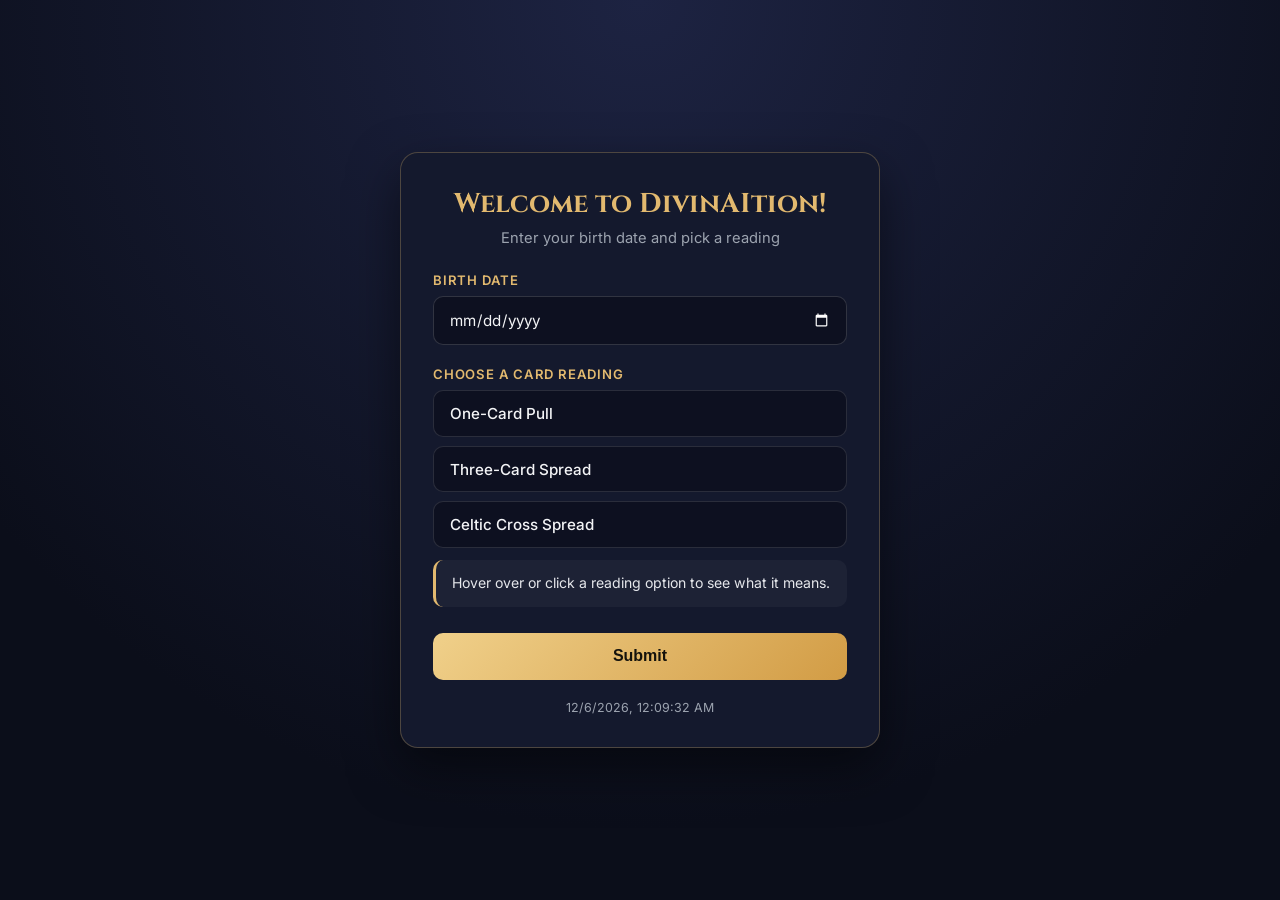
==== static/landing/index.html @ 47101b8c "connected index(input sauna) and .py" ====
<!DOCTYPE html>
<html lang="en">
  <head>
    <meta charset="UTF-8" />
    <meta name="viewport" content="width=device-width, initial-scale=1.0" />
    <title>DivinAItion</title>
    <link rel="preconnect" href="https://fonts.googleapis.com" />
    <link rel="preconnect" href="https://fonts.gstatic.com" crossorigin />
    <link
      href="https://fonts.googleapis.com/css2?family=Cinzel:wght@600;700&family=Inter:wght@400;500;600&display=swap"
      rel="stylesheet"
    />
    <!-- <link rel="stylesheet" href="styles.css" /> -->
     <style>
        :root {
         --bg: #0b0e1a;
         --card-bg: #14192d;
         --border: rgba(226, 185, 111, 0.28);
         --gold: #e2b96f;
         --gold-soft: rgba(226, 185, 111, 0.14);
         --text: #f3f4f6;
         --muted: #9ca3af;
         }
         
         * {
         box-sizing: border-box;
         margin: 0;
         padding: 0;
         }
         
         body {
         min-height: 100vh;
         display: flex;
         align-items: center;
         justify-content: center;
         padding: 1.5rem;
         font-family: "Inter", sans-serif;
         color: var(--text);
         background: radial-gradient(circle at top, #1d2342 0%, var(--bg) 75%);
         }
         
         .card {
         width: 100%;
         max-width: 480px;
         padding: 2rem;
         border-radius: 18px;
         background: var(--card-bg);
         border: 1px solid var(--border);
         box-shadow: 0 20px 50px rgba(0, 0, 0, 0.5);
         }
         
         .title {
         font-family: "Cinzel", serif;
         font-size: 1.7rem;
         text-align: center;
         color: var(--gold);
         margin-bottom: 0.4rem;
         }
         
         .subtitle {
         text-align: center;
         font-size: 0.92rem;
         color: var(--muted);
         margin-bottom: 1.6rem;
         }
         
         .reading-form {
         display: flex;
         flex-direction: column;
         gap: 1.35rem;
         }
         
         .form-group {
         display: flex;
         flex-direction: column;
         gap: 0.5rem;
         }
         
         .label {
         font-size: 0.82rem;
         font-weight: 600;
         text-transform: uppercase;
         letter-spacing: 0.06em;
         color: var(--gold);
         }
         
         input[type="date"] {
         width: 100%;
         padding: 0.8rem 0.95rem;
         border-radius: 10px;
         border: 1px solid rgba(255, 255, 255, 0.15);
         background: #0d1020;
         color: var(--text);
         font-family: inherit;
         font-size: 0.95rem;
         color-scheme: dark;
         outline: none;
         transition: border-color 0.2s ease;
         }
         
         input[type="date"]:focus {
         border-color: var(--gold);
         }
         
         .zodiac-display {
         padding: 0.65rem 0.9rem;
         border-radius: 10px;
         background: var(--gold-soft);
         border: 1px solid rgba(226, 185, 111, 0.35);
         font-size: 0.9rem;
         }
         
         .zodiac-display strong {
         color: #fff3d1;
         }
         
         /* Reading Options */
         .reading-options {
         display: flex;
         flex-direction: column;
         gap: 0.55rem;
         }
         
         .reading-option {
         cursor: pointer;
         }
         
         .reading-option input {
         position: absolute;
         opacity: 0;
         pointer-events: none;
         }
         
         .option-box {
         display: block;
         padding: 0.8rem 1rem;
         border-radius: 10px;
         background: #0d1020;
         border: 1px solid rgba(255, 255, 255, 0.12);
         font-size: 0.95rem;
         font-weight: 500;
         transition: border-color 0.2s ease, background 0.2s ease, transform 0.15s ease;
         }
         
         .reading-option:hover .option-box {
         border-color: rgba(226, 185, 111, 0.6);
         background: rgba(226, 185, 111, 0.08);
         transform: translateX(3px);
         }
         
         .reading-option input:checked + .option-box {
         border-color: var(--gold);
         background: var(--gold-soft);
         color: #fff6df;
         font-weight: 600;
         }
         
         /* Meaning Box */
         .reading-meaning {
         margin-top: 0.25rem;
         padding: 0.85rem 1rem;
         border-radius: 10px;
         background: rgba(255, 255, 255, 0.04);
         border-left: 3px solid var(--gold);
         font-size: 0.88rem;
         line-height: 1.45;
         color: #e5e7eb;
         }
         
         /* Submit Button */
         .submit-btn {
         margin-top: 0.25rem;
         padding: 0.9rem;
         border: none;
         border-radius: 10px;
         background: linear-gradient(135deg, #f0d08a, #d29c45);
         color: #14120c;
         font-size: 1rem;
         font-weight: 700;
         cursor: pointer;
         transition: opacity 0.2s ease, transform 0.15s ease;
         }
         
         .submit-btn:hover {
         opacity: 0.92;
         transform: translateY(-1px);
         }
         
         .submit-message {
         margin-top: 1.25rem;
         padding: 0.9rem 1rem;
         border-radius: 10px;
         background: rgba(226, 185, 111, 0.12);
         border: 1px solid rgba(226, 185, 111, 0.4);
         font-size: 0.9rem;
         line-height: 1.5;
         }
         
         .current-time {
         margin-top: 1.25rem;
         text-align: center;
         font-size: 0.78rem;
         color: var(--muted);
         }
         
         .hidden {
         display: none;
         }
     </style>
  </head>
  <body>
    <main class="card">
      <h1 class="title">Welcome to DivinAItion!</h1>
      <p class="subtitle">Enter your birth date and pick a reading</p>

      <form id="readingForm" class="reading-form">
        <!-- Birthdate Input + Derived Astrology Sign -->
        <div class="form-group">
          <label for="birthdate" class="label">Birth Date</label>
          <input type="date" id="birthdate" name="birthdate" required />

          <div id="zodiacDisplay" class="zodiac-display hidden">
            Your Astrology Sign: <strong id="zodiacText"></strong>
          </div>
        </div>

        <!-- Card Reading Options -->
        <div class="form-group">
          <span class="label">Choose a Card Reading</span>

          <div class="reading-options" role="radiogroup" aria-label="Card Reading Options">
            <label class="reading-option" data-reading="one-card">
              <input type="radio" name="reading" value="One-Card Pull" required />
              <span class="option-box">One-Card Pull</span>
            </label>

            <label class="reading-option" data-reading="three-card">
              <input type="radio" name="reading" value="Three-Card Spread" />
              <span class="option-box">Three-Card Spread</span>
            </label>

            <label class="reading-option" data-reading="celtic-cross">
              <input type="radio" name="reading" value="Celtic Cross Spread" />
              <span class="option-box">Celtic Cross Spread</span>
            </label>
          </div>

          <!-- Displays what the hovered or clicked reading means -->
          <div id="readingMeaning" class="reading-meaning">
            Hover over or click a reading option to see what it means.
          </div>
        </div>

        <button type="submit" class="submit-btn">Submit</button>
      </form>

      <!-- Form submission confirmation -->
      <div id="submitMessage" class="submit-message hidden"></div>

      <p id="currentTime" class="current-time"></p>
    </main>

    <script>
      const birthdateInput = document.getElementById("birthdate");
      const readingOptions = document.querySelectorAll(".reading-option");
      const readingMeaning = document.getElementById("readingMeaning");
      const readingForm = document.getElementById("readingForm");
      const submitMessage = document.getElementById("submitMessage");
      const currentTimeEl = document.getElementById("currentTime");

      const READING_DESCRIPTIONS = {
        "one-card": "One-Card Pull – Draws one random card for a quick reflection.",
        "three-card": "Three-Card Spread – Draws three cards representing Past, Present, and Future.",
        "celtic-cross": "Celtic Cross Spread – Draws ten cards for a more detailed reading."
      };

      function sendToStreamlit(type, data = {}) {
        window.parent.postMessage({ isStreamlitMessage: true, type, ...data }, "*");
      }

      sendToStreamlit("streamlit:componentReady", { apiVersion: 1 });
      sendToStreamlit("streamlit:setFrameHeight", {
        height: Math.max(document.documentElement.scrollHeight, 800),
      });

      function showSelectedMeaning() {
        const checked = document.querySelector('input[name="reading"]:checked');
        if (!checked) {
          readingMeaning.textContent = "Hover over or click a reading option to see what it means.";
          return;
        }
        const key = checked.closest(".reading-option").dataset.reading;
        readingMeaning.textContent = READING_DESCRIPTIONS[key];
      }

      readingOptions.forEach((option) => {
        const key = option.dataset.reading;
        const radio = option.querySelector("input");

        option.addEventListener("mouseenter", () => {
          readingMeaning.textContent = READING_DESCRIPTIONS[key];
        });
        option.addEventListener("mouseleave", showSelectedMeaning);
        radio.addEventListener("change", () => {
          readingMeaning.textContent = READING_DESCRIPTIONS[key];
        });
      });

      readingForm.addEventListener("submit", (e) => {
        e.preventDefault();

        const birthdate = birthdateInput.value;
        const selected = document.querySelector('input[name="reading"]:checked');
        if (!birthdate || !selected) return;

        const spreadKey = selected.closest(".reading-option").dataset.reading;

        submitMessage.innerHTML = `
          <strong>Consulting the cards...</strong><br />
          Birth Date: ${birthdate}<br />
          Selected Reading: ${selected.value}
        `;
        submitMessage.classList.remove("hidden");

        sendToStreamlit("streamlit:setComponentValue", {
          value: {
            birthdate: birthdate, // "YYYY-MM-DD"
            spread: spreadKey,
          },
          dataType: "json",
        });
      });

      function showTime() {
        currentTimeEl.textContent = new Date().toLocaleString();
      }
      showTime();
      setInterval(showTime, 1000);
    </script>
  </body>
</html>
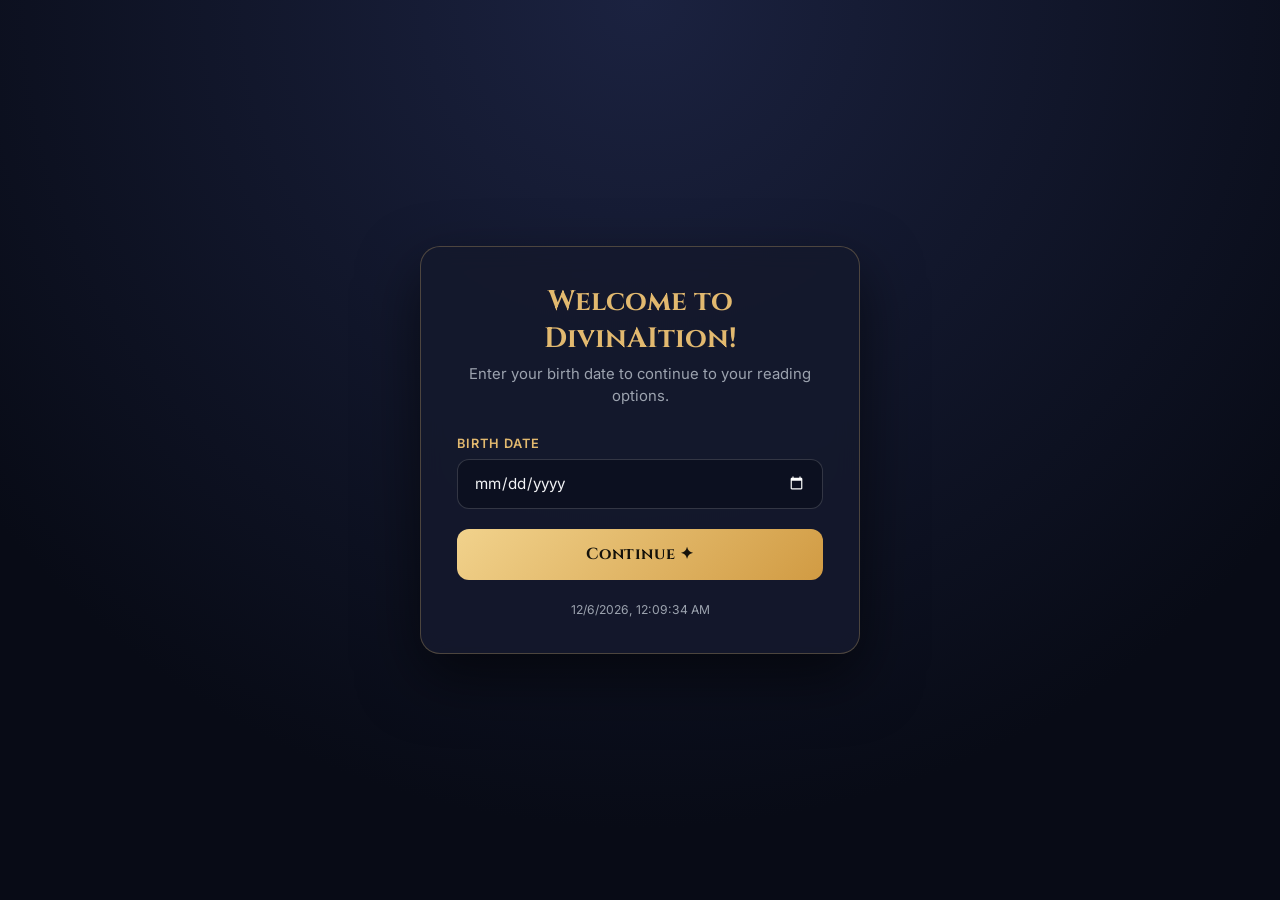
==== commit 38360d07: "fix: changed code for use input" ====
--- a/static/landing/index.html
+++ b/static/landing/index.html
@@ -10,332 +10,547 @@
       href="https://fonts.googleapis.com/css2?family=Cinzel:wght@600;700&family=Inter:wght@400;500;600&display=swap"
       rel="stylesheet"
     />
-    <!-- <link rel="stylesheet" href="styles.css" /> -->
-     <style>
-        :root {
-         --bg: #0b0e1a;
-         --card-bg: #14192d;
-         --border: rgba(226, 185, 111, 0.28);
-         --gold: #e2b96f;
-         --gold-soft: rgba(226, 185, 111, 0.14);
-         --text: #f3f4f6;
-         --muted: #9ca3af;
-         }
-         
-         * {
-         box-sizing: border-box;
-         margin: 0;
-         padding: 0;
-         }
-         
-         body {
-         min-height: 100vh;
-         display: flex;
-         align-items: center;
-         justify-content: center;
-         padding: 1.5rem;
-         font-family: "Inter", sans-serif;
-         color: var(--text);
-         background: radial-gradient(circle at top, #1d2342 0%, var(--bg) 75%);
-         }
-         
-         .card {
-         width: 100%;
-         max-width: 480px;
-         padding: 2rem;
-         border-radius: 18px;
-         background: var(--card-bg);
-         border: 1px solid var(--border);
-         box-shadow: 0 20px 50px rgba(0, 0, 0, 0.5);
-         }
-         
-         .title {
-         font-family: "Cinzel", serif;
-         font-size: 1.7rem;
-         text-align: center;
-         color: var(--gold);
-         margin-bottom: 0.4rem;
-         }
-         
-         .subtitle {
-         text-align: center;
-         font-size: 0.92rem;
-         color: var(--muted);
-         margin-bottom: 1.6rem;
-         }
-         
-         .reading-form {
-         display: flex;
-         flex-direction: column;
-         gap: 1.35rem;
-         }
-         
-         .form-group {
-         display: flex;
-         flex-direction: column;
-         gap: 0.5rem;
-         }
-         
-         .label {
-         font-size: 0.82rem;
-         font-weight: 600;
-         text-transform: uppercase;
-         letter-spacing: 0.06em;
-         color: var(--gold);
-         }
-         
-         input[type="date"] {
-         width: 100%;
-         padding: 0.8rem 0.95rem;
-         border-radius: 10px;
-         border: 1px solid rgba(255, 255, 255, 0.15);
-         background: #0d1020;
-         color: var(--text);
-         font-family: inherit;
-         font-size: 0.95rem;
-         color-scheme: dark;
-         outline: none;
-         transition: border-color 0.2s ease;
-         }
-         
-         input[type="date"]:focus {
-         border-color: var(--gold);
-         }
-         
-         .zodiac-display {
-         padding: 0.65rem 0.9rem;
-         border-radius: 10px;
-         background: var(--gold-soft);
-         border: 1px solid rgba(226, 185, 111, 0.35);
-         font-size: 0.9rem;
-         }
-         
-         .zodiac-display strong {
-         color: #fff3d1;
-         }
-         
-         /* Reading Options */
-         .reading-options {
-         display: flex;
-         flex-direction: column;
-         gap: 0.55rem;
-         }
-         
-         .reading-option {
-         cursor: pointer;
-         }
-         
-         .reading-option input {
-         position: absolute;
-         opacity: 0;
-         pointer-events: none;
-         }
-         
-         .option-box {
-         display: block;
-         padding: 0.8rem 1rem;
-         border-radius: 10px;
-         background: #0d1020;
-         border: 1px solid rgba(255, 255, 255, 0.12);
-         font-size: 0.95rem;
-         font-weight: 500;
-         transition: border-color 0.2s ease, background 0.2s ease, transform 0.15s ease;
-         }
-         
-         .reading-option:hover .option-box {
-         border-color: rgba(226, 185, 111, 0.6);
-         background: rgba(226, 185, 111, 0.08);
-         transform: translateX(3px);
-         }
-         
-         .reading-option input:checked + .option-box {
-         border-color: var(--gold);
-         background: var(--gold-soft);
-         color: #fff6df;
-         font-weight: 600;
-         }
-         
-         /* Meaning Box */
-         .reading-meaning {
-         margin-top: 0.25rem;
-         padding: 0.85rem 1rem;
-         border-radius: 10px;
-         background: rgba(255, 255, 255, 0.04);
-         border-left: 3px solid var(--gold);
-         font-size: 0.88rem;
-         line-height: 1.45;
-         color: #e5e7eb;
-         }
-         
-         /* Submit Button */
-         .submit-btn {
-         margin-top: 0.25rem;
-         padding: 0.9rem;
-         border: none;
-         border-radius: 10px;
-         background: linear-gradient(135deg, #f0d08a, #d29c45);
-         color: #14120c;
-         font-size: 1rem;
-         font-weight: 700;
-         cursor: pointer;
-         transition: opacity 0.2s ease, transform 0.15s ease;
-         }
-         
-         .submit-btn:hover {
-         opacity: 0.92;
-         transform: translateY(-1px);
-         }
-         
-         .submit-message {
-         margin-top: 1.25rem;
-         padding: 0.9rem 1rem;
-         border-radius: 10px;
-         background: rgba(226, 185, 111, 0.12);
-         border: 1px solid rgba(226, 185, 111, 0.4);
-         font-size: 0.9rem;
-         line-height: 1.5;
-         }
-         
-         .current-time {
-         margin-top: 1.25rem;
-         text-align: center;
-         font-size: 0.78rem;
-         color: var(--muted);
-         }
-         
-         .hidden {
-         display: none;
-         }
-     </style>
+    <style>
+      :root {
+        --bg: #080b16;
+        --card-bg: rgba(20, 25, 45, 0.9);
+        --border: rgba(226, 185, 111, 0.28);
+        --gold: #e2b96f;
+        --gold-soft: rgba(226, 185, 111, 0.14);
+        --text: #f3f4f6;
+        --muted: #9ca3af;
+      }
+
+      * {
+        box-sizing: border-box;
+        margin: 0;
+        padding: 0;
+      }
+
+      body {
+        min-height: 100vh;
+        display: flex;
+        align-items: center;
+        justify-content: center;
+        padding: 2rem 1.5rem;
+        font-family: "Inter", sans-serif;
+        color: var(--text);
+        background: radial-gradient(circle at top, #1b2240 0%, var(--bg) 75%);
+        overflow-x: hidden;
+      }
+
+      /* Screen Transitions */
+      .screen {
+        width: 100%;
+        display: flex;
+        flex-direction: column;
+        align-items: center;
+        animation: screenFadeIn 0.45s ease;
+      }
+
+      .hidden {
+        display: none !important;
+      }
+
+      /* SCREEN 1: Birthdate Card */
+      .card {
+        width: 100%;
+        max-width: 440px;
+        padding: 2.25rem;
+        border-radius: 20px;
+        background: var(--card-bg);
+        border: 1px solid var(--border);
+        box-shadow: 0 24px 60px rgba(0, 0, 0, 0.55);
+        backdrop-filter: blur(12px);
+      }
+
+      .title {
+        font-family: "Cinzel", serif;
+        font-size: 1.75rem;
+        text-align: center;
+        color: var(--gold);
+        margin-bottom: 0.45rem;
+      }
+
+      .subtitle {
+        text-align: center;
+        font-size: 0.93rem;
+        color: var(--muted);
+        margin-bottom: 1.8rem;
+        line-height: 1.45;
+      }
+
+      .birthdate-form {
+        display: flex;
+        flex-direction: column;
+        gap: 1.25rem;
+      }
+
+      .form-group {
+        display: flex;
+        flex-direction: column;
+        gap: 0.5rem;
+      }
+
+      .label {
+        font-size: 0.8rem;
+        font-weight: 600;
+        text-transform: uppercase;
+        letter-spacing: 0.08em;
+        color: var(--gold);
+      }
+
+      input[type="date"] {
+        width: 100%;
+        padding: 0.85rem 1rem;
+        border-radius: 12px;
+        border: 1px solid rgba(255, 255, 255, 0.16);
+        background: #0c1020;
+        color: var(--text);
+        font-family: inherit;
+        font-size: 0.95rem;
+        color-scheme: dark;
+        outline: none;
+        transition: border-color 0.2s ease, box-shadow 0.2s ease;
+      }
+
+      input[type="date"]:focus {
+        border-color: var(--gold);
+        box-shadow: 0 0 0 3px var(--gold-soft);
+      }
+
+      .btn-primary {
+        padding: 0.9rem 1.4rem;
+        border: none;
+        border-radius: 12px;
+        background: linear-gradient(135deg, #f1d28c, #d19b43);
+        color: #15120b;
+        font-family: "Cinzel", serif;
+        font-size: 1rem;
+        font-weight: 700;
+        letter-spacing: 0.04em;
+        cursor: pointer;
+        transition: transform 0.15s ease, box-shadow 0.2s ease, opacity 0.2s ease;
+      }
+
+      .btn-primary:hover:not(:disabled) {
+        transform: translateY(-2px);
+        box-shadow: 0 10px 25px rgba(226, 185, 111, 0.3);
+      }
+
+      .btn-primary:disabled {
+        opacity: 0.45;
+        cursor: not-allowed;
+      }
+
+      .current-time {
+        margin-top: 1.4rem;
+        text-align: center;
+        font-size: 0.76rem;
+        color: var(--muted);
+      }
+
+      /* SCREEN 2: Floating Reading Cards */
+      .readings-wrapper {
+        width: 100%;
+        max-width: 900px;
+        display: flex;
+        flex-direction: column;
+        align-items: center;
+      }
+
+      .top-bar {
+        width: 100%;
+        display: flex;
+        justify-content: flex-start;
+        margin-bottom: 1rem;
+      }
+
+      .back-btn {
+        background: transparent;
+        border: 1px solid rgba(255, 255, 255, 0.18);
+        color: var(--muted);
+        padding: 0.45rem 0.9rem;
+        border-radius: 999px;
+        font-size: 0.82rem;
+        cursor: pointer;
+        transition: color 0.2s, border-color 0.2s;
+      }
+
+      .back-btn:hover {
+        color: var(--gold);
+        border-color: var(--gold);
+      }
+
+      .floating-grid {
+        width: 100%;
+        display: grid;
+        grid-template-columns: repeat(3, 1fr);
+        gap: 1.5rem;
+        margin: 0.75rem 0 1.8rem;
+      }
+
+      .floating-card {
+        position: relative;
+        cursor: pointer;
+        border-radius: 18px;
+        padding: 2rem 1.35rem;
+        min-height: 240px;
+        display: flex;
+        flex-direction: column;
+        align-items: center;
+        justify-content: center;
+        text-align: center;
+        background: linear-gradient(160deg, rgba(28, 35, 64, 0.95), rgba(14, 18, 34, 0.95));
+        border: 1px solid var(--border);
+        box-shadow: 0 22px 45px rgba(0, 0, 0, 0.6), inset 0 0 24px rgba(226, 185, 111, 0.04);
+        animation: floatCard 4.5s ease-in-out infinite;
+        transition: border-color 0.25s ease, box-shadow 0.25s ease, transform 0.25s ease;
+        user-select: none;
+      }
+
+      /* Staggered floating rhythm */
+      .floating-card:nth-child(1) {
+        animation-delay: 0s;
+      }
+      .floating-card:nth-child(2) {
+        animation-delay: 0.7s;
+      }
+      .floating-card:nth-child(3) {
+        animation-delay: 1.4s;
+      }
+
+      .floating-card:hover {
+        animation-play-state: paused;
+        transform: translateY(-14px) scale(1.03);
+        border-color: rgba(226, 185, 111, 0.75);
+        box-shadow: 0 28px 55px rgba(0, 0, 0, 0.7), 0 0 26px rgba(226, 185, 111, 0.22);
+      }
+
+      .floating-card.selected {
+        animation-play-state: paused;
+        transform: translateY(-10px);
+        border: 2px solid var(--gold);
+        background: linear-gradient(160deg, rgba(42, 48, 82, 0.95), rgba(20, 24, 43, 0.98));
+        box-shadow: 0 26px 50px rgba(0, 0, 0, 0.7), 0 0 32px rgba(226, 185, 111, 0.32);
+      }
+
+      /* Decorative mini card graphics inside each floating card */
+      .card-emblem {
+        display: flex;
+        align-items: center;
+        justify-content: center;
+        height: 54px;
+        margin-bottom: 1.1rem;
+        color: var(--gold);
+      }
+
+      .mini-tarot {
+        display: inline-block;
+        width: 24px;
+        height: 38px;
+        border: 1.5px solid var(--gold);
+        border-radius: 4px;
+        background: rgba(226, 185, 111, 0.12);
+        box-shadow: 0 4px 10px rgba(0, 0, 0, 0.4);
+      }
+
+      .mini-tarot-stack {
+        display: flex;
+        align-items: center;
+        justify-content: center;
+      }
+
+      .mini-tarot-stack .mini-tarot:nth-child(1) {
+        transform: rotate(-12deg) translateX(6px);
+      }
+      .mini-tarot-stack .mini-tarot:nth-child(2) {
+        z-index: 2;
+        background: rgba(226, 185, 111, 0.22);
+      }
+      .mini-tarot-stack .mini-tarot:nth-child(3) {
+        transform: rotate(12deg) translateX(-6px);
+      }
+
+      .celtic-emblem {
+        font-size: 2rem;
+        line-height: 1;
+        text-shadow: 0 0 15px rgba(226, 185, 111, 0.5);
+      }
+
+      .card-name {
+        font-family: "Cinzel", serif;
+        font-size: 1.15rem;
+        font-weight: 700;
+        color: #fff6df;
+        margin-bottom: 0.4rem;
+      }
+
+      .card-tag {
+        font-size: 0.78rem;
+        letter-spacing: 0.08em;
+        text-transform: uppercase;
+        color: var(--gold);
+      }
+
+      /* Meaning Display Panel */
+      .meaning-panel {
+        width: 100%;
+        max-width: 650px;
+        padding: 1rem 1.25rem;
+        border-radius: 12px;
+        background: rgba(20, 25, 45, 0.85);
+        border: 1px solid rgba(255, 255, 255, 0.1);
+        border-left: 3px solid var(--gold);
+        text-align: center;
+        font-size: 0.94rem;
+        line-height: 1.5;
+        color: #e5e7eb;
+        margin-bottom: 1.5rem;
+        min-height: 3.6rem;
+        display: flex;
+        align-items: center;
+        justify-content: center;
+      }
+
+      .submit-reading-btn {
+        min-width: 220px;
+      }
+
+      .confirmation-box {
+        margin-top: 1.4rem;
+        width: 100%;
+        max-width: 500px;
+        padding: 1rem 1.2rem;
+        border-radius: 12px;
+        background: var(--gold-soft);
+        border: 1px solid rgba(226, 185, 111, 0.45);
+        text-align: center;
+        font-size: 0.92rem;
+        line-height: 1.55;
+        animation: screenFadeIn 0.3s ease;
+      }
+
+      @keyframes floatCard {
+        0%,
+        100% {
+          transform: translateY(0px);
+        }
+        50% {
+          transform: translateY(-10px);
+        }
+      }
+
+      @keyframes screenFadeIn {
+        from {
+          opacity: 0;
+          transform: translateY(10px);
+        }
+        to {
+          opacity: 1;
+          transform: translateY(0);
+        }
+      }
+
+      @media (max-width: 768px) {
+        .floating-grid {
+          grid-template-columns: 1fr;
+          max-width: 340px;
+        }
+
+        .floating-card {
+          min-height: 185px;
+          padding: 1.5rem 1.2rem;
+        }
+      }
+    </style>
   </head>
   <body>
-    <main class="card">
-      <h1 class="title">Welcome to DivinAItion!</h1>
-      <p class="subtitle">Enter your birth date and pick a reading</p>
-
-      <form id="readingForm" class="reading-form">
-        <!-- Birthdate Input + Derived Astrology Sign -->
-        <div class="form-group">
-          <label for="birthdate" class="label">Birth Date</label>
-          <input type="date" id="birthdate" name="birthdate" required />
-
-          <div id="zodiacDisplay" class="zodiac-display hidden">
-            Your Astrology Sign: <strong id="zodiacText"></strong>
+    <!-- SCREEN 1: Birthdate Input -->
+    <section id="screenBirthdate" class="screen">
+      <div class="card">
+        <h1 class="title">Welcome to DivinAItion!</h1>
+        <p class="subtitle">Enter your birth date to continue to your reading options.</p>
+
+        <form id="birthdateForm" class="birthdate-form">
+          <div class="form-group">
+            <label for="birthdate" class="label">Birth Date</label>
+            <input type="date" id="birthdate" name="birthdate" required />
+          </div>
+
+          <button type="submit" class="btn-primary">Continue ✦</button>
+        </form>
+
+        <p id="currentTime" class="current-time"></p>
+      </div>
+    </section>
+
+    <!-- SCREEN 2: Floating Card Reading Options -->
+    <section id="screenReadings" class="screen hidden">
+      <div class="readings-wrapper">
+        <div class="top-bar">
+          <button type="button" id="backBtn" class="back-btn">← Change Birth Date</button>
+        </div>
+
+        <h1 class="title">Choose Your Card Reading</h1>
+        <p class="subtitle">Hover over or click a floating card to see what that reading means.</p>
+
+        <div class="floating-grid" role="radiogroup" aria-label="Card Reading Options">
+          <!-- Card 1 -->
+          <div
+            class="floating-card"
+            tabindex="0"
+            role="radio"
+            aria-checked="false"
+            data-value="One-Card Pull"
+            data-meaning="One-Card Pull – Draws one random card for a quick reflection."
+          >
+            <div class="card-emblem">
+              <span class="mini-tarot"></span>
+            </div>
+            <h2 class="card-name">One-Card Pull</h2>
+            <span class="card-tag">1 Card</span>
+          </div>
+
+          <!-- Card 2 -->
+          <div
+            class="floating-card"
+            tabindex="0"
+            role="radio"
+            aria-checked="false"
+            data-value="Three-Card Spread"
+            data-meaning="Three-Card Spread – Draws three cards representing Past, Present, and Future."
+          >
+            <div class="card-emblem">
+              <div class="mini-tarot-stack">
+                <span class="mini-tarot"></span>
+                <span class="mini-tarot"></span>
+                <span class="mini-tarot"></span>
+              </div>
+            </div>
+            <h2 class="card-name">Three-Card Spread</h2>
+            <span class="card-tag">3 Cards</span>
+          </div>
+
+          <!-- Card 3 -->
+          <div
+            class="floating-card"
+            tabindex="0"
+            role="radio"
+            aria-checked="false"
+            data-value="Celtic Cross Spread"
+            data-meaning="Celtic Cross Spread – Draws ten cards for a more detailed reading."
+          >
+            <div class="card-emblem">
+              <span class="celtic-emblem">✦</span>
+            </div>
+            <h2 class="card-name">Celtic Cross Spread</h2>
+            <span class="card-tag">10 Cards</span>
           </div>
         </div>
 
-        <!-- Card Reading Options -->
-        <div class="form-group">
-          <span class="label">Choose a Card Reading</span>
-
-          <div class="reading-options" role="radiogroup" aria-label="Card Reading Options">
-            <label class="reading-option" data-reading="one-card">
-              <input type="radio" name="reading" value="One-Card Pull" required />
-              <span class="option-box">One-Card Pull</span>
-            </label>
-
-            <label class="reading-option" data-reading="three-card">
-              <input type="radio" name="reading" value="Three-Card Spread" />
-              <span class="option-box">Three-Card Spread</span>
-            </label>
-
-            <label class="reading-option" data-reading="celtic-cross">
-              <input type="radio" name="reading" value="Celtic Cross Spread" />
-              <span class="option-box">Celtic Cross Spread</span>
-            </label>
-          </div>
-
-          <!-- Displays what the hovered or clicked reading means -->
-          <div id="readingMeaning" class="reading-meaning">
-            Hover over or click a reading option to see what it means.
-          </div>
+        <!-- Hover / Click Meaning Display -->
+        <div id="readingMeaning" class="meaning-panel">
+          Hover over or click a floating card above to see its meaning.
         </div>
 
-        <button type="submit" class="submit-btn">Submit</button>
-      </form>
-
-      <!-- Form submission confirmation -->
-      <div id="submitMessage" class="submit-message hidden"></div>
-
-      <p id="currentTime" class="current-time"></p>
-    </main>
+        <button type="button" id="submitReadingBtn" class="btn-primary submit-reading-btn" disabled>
+          Submit
+        </button>
+
+        <div id="confirmationBox" class="confirmation-box hidden"></div>
+      </div>
+    </section>
 
     <script>
-      const birthdateInput = document.getElementById("birthdate");
-      const readingOptions = document.querySelectorAll(".reading-option");
-      const readingMeaning = document.getElementById("readingMeaning");
-      const readingForm = document.getElementById("readingForm");
-      const submitMessage = document.getElementById("submitMessage");
-      const currentTimeEl = document.getElementById("currentTime");
-
-      const READING_DESCRIPTIONS = {
-        "one-card": "One-Card Pull – Draws one random card for a quick reflection.",
-        "three-card": "Three-Card Spread – Draws three cards representing Past, Present, and Future.",
-        "celtic-cross": "Celtic Cross Spread – Draws ten cards for a more detailed reading."
-      };
-
-      function sendToStreamlit(type, data = {}) {
-        window.parent.postMessage({ isStreamlitMessage: true, type, ...data }, "*");
-      }
-
-      sendToStreamlit("streamlit:componentReady", { apiVersion: 1 });
-      sendToStreamlit("streamlit:setFrameHeight", {
-        height: Math.max(document.documentElement.scrollHeight, 800),
+      document.addEventListener("DOMContentLoaded", () => {
+        const screenBirthdate = document.getElementById("screenBirthdate");
+        const screenReadings = document.getElementById("screenReadings");
+        const birthdateForm = document.getElementById("birthdateForm");
+        const birthdateInput = document.getElementById("birthdate");
+        const backBtn = document.getElementById("backBtn");
+
+        const floatingCards = document.querySelectorAll(".floating-card");
+        const readingMeaning = document.getElementById("readingMeaning");
+        const submitReadingBtn = document.getElementById("submitReadingBtn");
+        const confirmationBox = document.getElementById("confirmationBox");
+        const currentTimeEl = document.getElementById("currentTime");
+
+        const DEFAULT_MEANING =
+          "Hover over or click a floating card above to see its meaning.";
+        let selectedCard = null;
+
+        // Screen 1 -> Screen 2 transition on birthdate submit
+        birthdateForm.addEventListener("submit", (e) => {
+          e.preventDefault();
+          if (!birthdateInput.value) return;
+
+          screenBirthdate.classList.add("hidden");
+          screenReadings.classList.remove("hidden");
+        });
+
+        // Back button to edit birthdate
+        backBtn.addEventListener("click", () => {
+          screenReadings.classList.add("hidden");
+          screenBirthdate.classList.remove("hidden");
+          confirmationBox.classList.add("hidden");
+        });
+
+        // Hover & click behavior on the floating cards
+        floatingCards.forEach((card) => {
+          card.addEventListener("mouseenter", () => {
+            readingMeaning.textContent = card.dataset.meaning;
+          });
+
+          card.addEventListener("mouseleave", () => {
+            readingMeaning.textContent = selectedCard
+              ? selectedCard.dataset.meaning
+              : DEFAULT_MEANING;
+          });
+
+          const selectThisCard = () => {
+            floatingCards.forEach((c) => {
+              c.classList.remove("selected");
+              c.setAttribute("aria-checked", "false");
+            });
+
+            card.classList.add("selected");
+            card.setAttribute("aria-checked", "true");
+            selectedCard = card;
+
+            readingMeaning.textContent = card.dataset.meaning;
+            submitReadingBtn.disabled = false;
+            confirmationBox.classList.add("hidden");
+          };
+
+          card.addEventListener("click", selectThisCard);
+          card.addEventListener("keydown", (e) => {
+            if (e.key === "Enter" || e.key === " ") {
+              e.preventDefault();
+              selectThisCard();
+            }
+          });
+        });
+
+        // Submit button on Screen 2
+        submitReadingBtn.addEventListener("click", () => {
+          if (!selectedCard) return;
+
+          confirmationBox.innerHTML = `
+            <strong>Reading Selected!</strong><br />
+            Birth Date: ${birthdateInput.value}<br />
+            Chosen Spread: <strong>${selectedCard.dataset.value}</strong>
+          `;
+          confirmationBox.classList.remove("hidden");
+        });
+
+        // Current Time
+        function showTime() {
+          currentTimeEl.textContent = new Date().toLocaleString();
+        }
+        showTime();
+        setInterval(showTime, 1000);
       });
-
-      function showSelectedMeaning() {
-        const checked = document.querySelector('input[name="reading"]:checked');
-        if (!checked) {
-          readingMeaning.textContent = "Hover over or click a reading option to see what it means.";
-          return;
-        }
-        const key = checked.closest(".reading-option").dataset.reading;
-        readingMeaning.textContent = READING_DESCRIPTIONS[key];
-      }
-
-      readingOptions.forEach((option) => {
-        const key = option.dataset.reading;
-        const radio = option.querySelector("input");
-
-        option.addEventListener("mouseenter", () => {
-          readingMeaning.textContent = READING_DESCRIPTIONS[key];
-        });
-        option.addEventListener("mouseleave", showSelectedMeaning);
-        radio.addEventListener("change", () => {
-          readingMeaning.textContent = READING_DESCRIPTIONS[key];
-        });
-      });
-
-      readingForm.addEventListener("submit", (e) => {
-        e.preventDefault();
-
-        const birthdate = birthdateInput.value;
-        const selected = document.querySelector('input[name="reading"]:checked');
-        if (!birthdate || !selected) return;
-
-        const spreadKey = selected.closest(".reading-option").dataset.reading;
-
-        submitMessage.innerHTML = `
-          <strong>Consulting the cards...</strong><br />
-          Birth Date: ${birthdate}<br />
-          Selected Reading: ${selected.value}
-        `;
-        submitMessage.classList.remove("hidden");
-
-        sendToStreamlit("streamlit:setComponentValue", {
-          value: {
-            birthdate: birthdate, // "YYYY-MM-DD"
-            spread: spreadKey,
-          },
-          dataType: "json",
-        });
-      });
-
-      function showTime() {
-        currentTimeEl.textContent = new Date().toLocaleString();
-      }
-      showTime();
-      setInterval(showTime, 1000);
     </script>
   </body>
 </html>
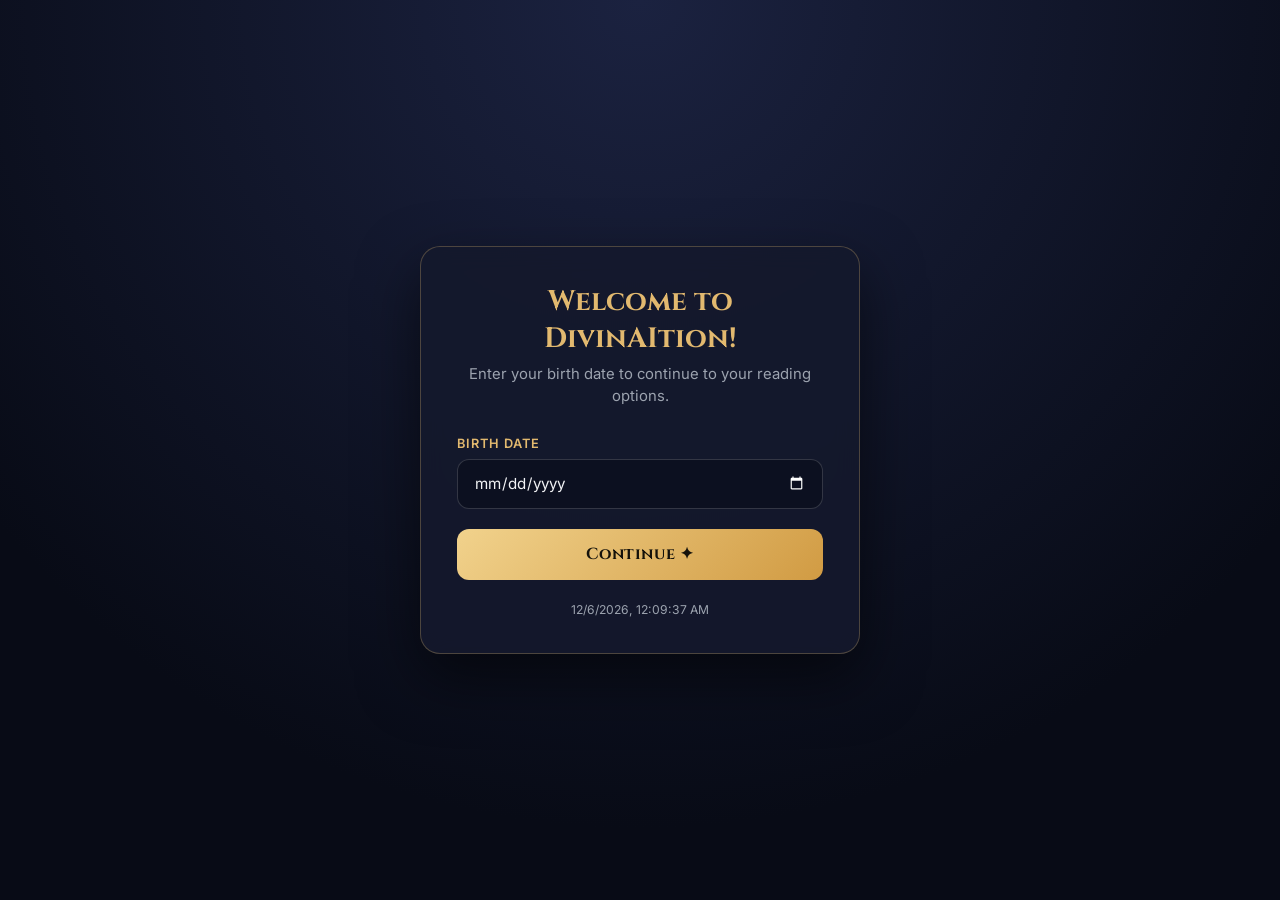
==== commit 19f1d7fa: "fix: rheyvene screen" ====
--- a/static/landing/index.html
+++ b/static/landing/index.html
@@ -463,94 +463,130 @@
     </section>
 
     <script>
-      document.addEventListener("DOMContentLoaded", () => {
-        const screenBirthdate = document.getElementById("screenBirthdate");
-        const screenReadings = document.getElementById("screenReadings");
-        const birthdateForm = document.getElementById("birthdateForm");
-        const birthdateInput = document.getElementById("birthdate");
-        const backBtn = document.getElementById("backBtn");
-
-        const floatingCards = document.querySelectorAll(".floating-card");
-        const readingMeaning = document.getElementById("readingMeaning");
-        const submitReadingBtn = document.getElementById("submitReadingBtn");
-        const confirmationBox = document.getElementById("confirmationBox");
-        const currentTimeEl = document.getElementById("currentTime");
-
-        const DEFAULT_MEANING =
-          "Hover over or click a floating card above to see its meaning.";
-        let selectedCard = null;
-
-        // Screen 1 -> Screen 2 transition on birthdate submit
-        birthdateForm.addEventListener("submit", (e) => {
-          e.preventDefault();
-          if (!birthdateInput.value) return;
-
-          screenBirthdate.classList.add("hidden");
-          screenReadings.classList.remove("hidden");
+      const screenBirthdate = document.getElementById("screenBirthdate");
+      const screenReadings = document.getElementById("screenReadings");
+      const birthdateForm = document.getElementById("birthdateForm");
+      const birthdateInput = document.getElementById("birthdate");
+      const backBtn = document.getElementById("backBtn");
+
+      const floatingCards = document.querySelectorAll(".floating-card");
+      const readingMeaning = document.getElementById("readingMeaning");
+      const submitReadingBtn = document.getElementById("submitReadingBtn");
+      const confirmationBox = document.getElementById("confirmationBox");
+      const currentTimeEl = document.getElementById("currentTime");
+
+      const DEFAULT_MEANING = "Hover over or click a floating card above to see its meaning.";
+      const SPREAD_KEY_MAP = {
+        "One-Card Pull": "one_card",
+        "Three-Card Spread": "three_card",
+        "Celtic Cross Spread": "celtic_cross",
+      };
+
+      let selectedBirthdate = "";
+      let selectedCard = null;
+
+      // Streamlit component bridge
+      function sendToStreamlit(type, data = {}) {
+        window.parent.postMessage({ isStreamlitMessage: true, type, ...data }, "*");
+      }
+
+      function updateFrameHeight() {
+        sendToStreamlit("streamlit:setFrameHeight", {
+          height: Math.max(document.documentElement.scrollHeight, 800),
         });
-
-        // Back button to edit birthdate
-        backBtn.addEventListener("click", () => {
-          screenReadings.classList.add("hidden");
-          screenBirthdate.classList.remove("hidden");
-          confirmationBox.classList.add("hidden");
+      }
+
+      sendToStreamlit("streamlit:componentReady", { apiVersion: 1 });
+      updateFrameHeight();
+
+      // Screen 1 -> Screen 2
+      birthdateForm.addEventListener("submit", (e) => {
+        e.preventDefault();
+        if (!birthdateInput.value) return;
+
+        selectedBirthdate = birthdateInput.value;
+        screenBirthdate.classList.add("hidden");
+        screenReadings.classList.remove("hidden");
+        updateFrameHeight();
+      });
+
+      // Back button (Screen 2 -> Screen 1)
+      backBtn.addEventListener("click", () => {
+        confirmationBox.classList.add("hidden");
+        screenReadings.classList.add("hidden");
+        screenBirthdate.classList.remove("hidden");
+        updateFrameHeight();
+      });
+
+      // Floating card hover + selection
+      function selectCard(card) {
+        floatingCards.forEach((c) => {
+          c.classList.remove("selected");
+          c.setAttribute("aria-checked", "false");
         });
 
-        // Hover & click behavior on the floating cards
-        floatingCards.forEach((card) => {
-          card.addEventListener("mouseenter", () => {
-            readingMeaning.textContent = card.dataset.meaning;
-          });
-
-          card.addEventListener("mouseleave", () => {
-            readingMeaning.textContent = selectedCard
-              ? selectedCard.dataset.meaning
-              : DEFAULT_MEANING;
-          });
-
-          const selectThisCard = () => {
-            floatingCards.forEach((c) => {
-              c.classList.remove("selected");
-              c.setAttribute("aria-checked", "false");
-            });
-
-            card.classList.add("selected");
-            card.setAttribute("aria-checked", "true");
-            selectedCard = card;
-
-            readingMeaning.textContent = card.dataset.meaning;
-            submitReadingBtn.disabled = false;
-            confirmationBox.classList.add("hidden");
-          };
-
-          card.addEventListener("click", selectThisCard);
-          card.addEventListener("keydown", (e) => {
-            if (e.key === "Enter" || e.key === " ") {
-              e.preventDefault();
-              selectThisCard();
-            }
-          });
+        card.classList.add("selected");
+        card.setAttribute("aria-checked", "true");
+        selectedCard = card;
+
+        readingMeaning.textContent = card.dataset.meaning;
+        submitReadingBtn.disabled = false;
+      }
+
+      floatingCards.forEach((card) => {
+        card.addEventListener("mouseenter", () => {
+          readingMeaning.textContent = card.dataset.meaning;
         });
 
-        // Submit button on Screen 2
-        submitReadingBtn.addEventListener("click", () => {
-          if (!selectedCard) return;
-
-          confirmationBox.innerHTML = `
-            <strong>Reading Selected!</strong><br />
-            Birth Date: ${birthdateInput.value}<br />
-            Chosen Spread: <strong>${selectedCard.dataset.value}</strong>
-          `;
-          confirmationBox.classList.remove("hidden");
+        card.addEventListener("mouseleave", () => {
+          readingMeaning.textContent = selectedCard
+            ? selectedCard.dataset.meaning
+            : DEFAULT_MEANING;
         });
 
-        // Current Time
-        function showTime() {
-          currentTimeEl.textContent = new Date().toLocaleString();
-        }
-        showTime();
-        setInterval(showTime, 1000);
+        card.addEventListener("click", () => selectCard(card));
+
+        card.addEventListener("keydown", (e) => {
+          if (e.key === "Enter" || e.key === " ") {
+            e.preventDefault();
+            selectCard(card);
+          }
+        });
       });
+
+      // Submit reading -> send birthdate + spread to DivinAItion.py
+      submitReadingBtn.addEventListener("click", () => {
+        if (!selectedBirthdate || !selectedCard) return;
+
+        const spreadLabel = selectedCard.dataset.value;
+        const spreadKey = SPREAD_KEY_MAP[spreadLabel] || "one_card";
+
+        submitReadingBtn.disabled = true;
+        submitReadingBtn.textContent = "Drawing Cards...";
+
+        confirmationBox.innerHTML = `
+          <strong>Consulting the cards...</strong><br />
+          Birth Date: ${selectedBirthdate}<br />
+          Selected Reading: ${spreadLabel}
+        `;
+        confirmationBox.classList.remove("hidden");
+        updateFrameHeight();
+
+        sendToStreamlit("streamlit:setComponentValue", {
+          value: {
+            birthdate: selectedBirthdate, // "YYYY-MM-DD"
+            spread: spreadKey,            // "one_card" | "three_card" | "celtic_cross"
+          },
+          dataType: "json",
+        });
+      });
+
+      // Current Time
+      function showTime() {
+        currentTimeEl.textContent = new Date().toLocaleString();
+      }
+      showTime();
+      setInterval(showTime, 1000);
     </script>
   </body>
 </html>
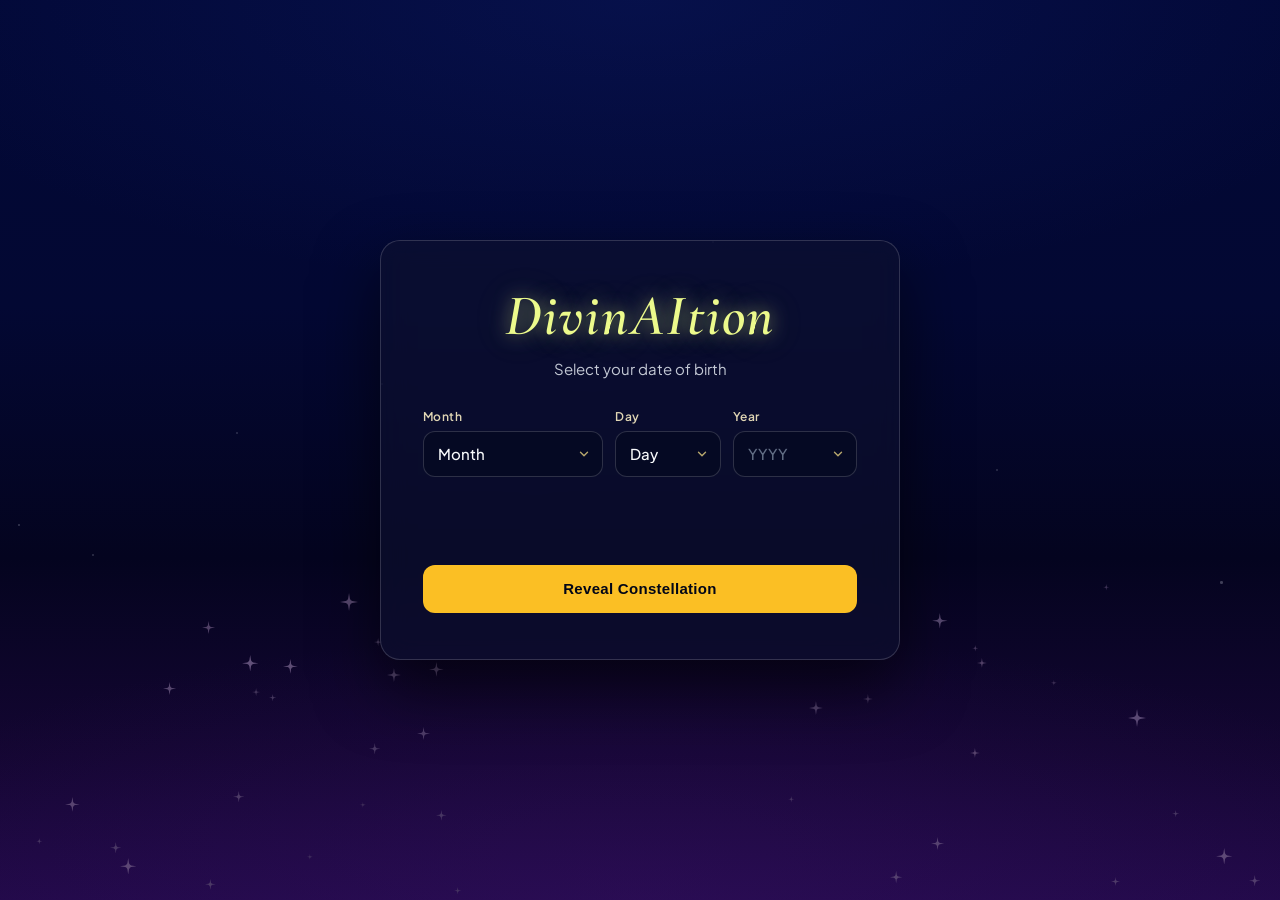
==== commit c60c6f06: "chore: improve ui of index" ====
--- a/static/landing/index.html
+++ b/static/landing/index.html
@@ -1,592 +1,1037 @@
-<!DOCTYPE html>
+<!doctype html>
 <html lang="en">
-  <head>
-    <meta charset="UTF-8" />
-    <meta name="viewport" content="width=device-width, initial-scale=1.0" />
-    <title>DivinAItion</title>
-    <link rel="preconnect" href="https://fonts.googleapis.com" />
-    <link rel="preconnect" href="https://fonts.gstatic.com" crossorigin />
-    <link
-      href="https://fonts.googleapis.com/css2?family=Cinzel:wght@600;700&family=Inter:wght@400;500;600&display=swap"
-      rel="stylesheet"
-    />
-    <style>
-      :root {
-        --bg: #080b16;
-        --card-bg: rgba(20, 25, 45, 0.9);
-        --border: rgba(226, 185, 111, 0.28);
-        --gold: #e2b96f;
-        --gold-soft: rgba(226, 185, 111, 0.14);
-        --text: #f3f4f6;
-        --muted: #9ca3af;
-      }
-
-      * {
-        box-sizing: border-box;
-        margin: 0;
-        padding: 0;
-      }
-
-      body {
-        min-height: 100vh;
-        display: flex;
-        align-items: center;
-        justify-content: center;
-        padding: 2rem 1.5rem;
-        font-family: "Inter", sans-serif;
-        color: var(--text);
-        background: radial-gradient(circle at top, #1b2240 0%, var(--bg) 75%);
-        overflow-x: hidden;
-      }
-
-      /* Screen Transitions */
-      .screen {
-        width: 100%;
-        display: flex;
-        flex-direction: column;
-        align-items: center;
-        animation: screenFadeIn 0.45s ease;
-      }
-
-      .hidden {
-        display: none !important;
-      }
-
-      /* SCREEN 1: Birthdate Card */
-      .card {
-        width: 100%;
-        max-width: 440px;
-        padding: 2.25rem;
-        border-radius: 20px;
-        background: var(--card-bg);
-        border: 1px solid var(--border);
-        box-shadow: 0 24px 60px rgba(0, 0, 0, 0.55);
-        backdrop-filter: blur(12px);
-      }
-
-      .title {
-        font-family: "Cinzel", serif;
-        font-size: 1.75rem;
-        text-align: center;
-        color: var(--gold);
-        margin-bottom: 0.45rem;
-      }
-
-      .subtitle {
-        text-align: center;
-        font-size: 0.93rem;
-        color: var(--muted);
-        margin-bottom: 1.8rem;
-        line-height: 1.45;
-      }
-
-      .birthdate-form {
-        display: flex;
-        flex-direction: column;
-        gap: 1.25rem;
-      }
-
-      .form-group {
-        display: flex;
-        flex-direction: column;
-        gap: 0.5rem;
-      }
-
-      .label {
-        font-size: 0.8rem;
-        font-weight: 600;
-        text-transform: uppercase;
-        letter-spacing: 0.08em;
-        color: var(--gold);
-      }
-
-      input[type="date"] {
-        width: 100%;
-        padding: 0.85rem 1rem;
-        border-radius: 12px;
-        border: 1px solid rgba(255, 255, 255, 0.16);
-        background: #0c1020;
-        color: var(--text);
-        font-family: inherit;
-        font-size: 0.95rem;
-        color-scheme: dark;
-        outline: none;
-        transition: border-color 0.2s ease, box-shadow 0.2s ease;
-      }
-
-      input[type="date"]:focus {
-        border-color: var(--gold);
-        box-shadow: 0 0 0 3px var(--gold-soft);
-      }
-
-      .btn-primary {
-        padding: 0.9rem 1.4rem;
-        border: none;
-        border-radius: 12px;
-        background: linear-gradient(135deg, #f1d28c, #d19b43);
-        color: #15120b;
-        font-family: "Cinzel", serif;
-        font-size: 1rem;
-        font-weight: 700;
-        letter-spacing: 0.04em;
-        cursor: pointer;
-        transition: transform 0.15s ease, box-shadow 0.2s ease, opacity 0.2s ease;
-      }
-
-      .btn-primary:hover:not(:disabled) {
-        transform: translateY(-2px);
-        box-shadow: 0 10px 25px rgba(226, 185, 111, 0.3);
-      }
-
-      .btn-primary:disabled {
-        opacity: 0.45;
-        cursor: not-allowed;
-      }
-
-      .current-time {
-        margin-top: 1.4rem;
-        text-align: center;
-        font-size: 0.76rem;
-        color: var(--muted);
-      }
-
-      /* SCREEN 2: Floating Reading Cards */
-      .readings-wrapper {
-        width: 100%;
-        max-width: 900px;
-        display: flex;
-        flex-direction: column;
-        align-items: center;
-      }
-
-      .top-bar {
-        width: 100%;
-        display: flex;
-        justify-content: flex-start;
-        margin-bottom: 1rem;
-      }
-
-      .back-btn {
-        background: transparent;
-        border: 1px solid rgba(255, 255, 255, 0.18);
-        color: var(--muted);
-        padding: 0.45rem 0.9rem;
-        border-radius: 999px;
-        font-size: 0.82rem;
-        cursor: pointer;
-        transition: color 0.2s, border-color 0.2s;
-      }
-
-      .back-btn:hover {
-        color: var(--gold);
-        border-color: var(--gold);
-      }
-
-      .floating-grid {
-        width: 100%;
-        display: grid;
-        grid-template-columns: repeat(3, 1fr);
-        gap: 1.5rem;
-        margin: 0.75rem 0 1.8rem;
-      }
-
-      .floating-card {
-        position: relative;
-        cursor: pointer;
-        border-radius: 18px;
-        padding: 2rem 1.35rem;
-        min-height: 240px;
-        display: flex;
-        flex-direction: column;
-        align-items: center;
-        justify-content: center;
-        text-align: center;
-        background: linear-gradient(160deg, rgba(28, 35, 64, 0.95), rgba(14, 18, 34, 0.95));
-        border: 1px solid var(--border);
-        box-shadow: 0 22px 45px rgba(0, 0, 0, 0.6), inset 0 0 24px rgba(226, 185, 111, 0.04);
-        animation: floatCard 4.5s ease-in-out infinite;
-        transition: border-color 0.25s ease, box-shadow 0.25s ease, transform 0.25s ease;
-        user-select: none;
-      }
-
-      /* Staggered floating rhythm */
-      .floating-card:nth-child(1) {
-        animation-delay: 0s;
-      }
-      .floating-card:nth-child(2) {
-        animation-delay: 0.7s;
-      }
-      .floating-card:nth-child(3) {
-        animation-delay: 1.4s;
-      }
-
-      .floating-card:hover {
-        animation-play-state: paused;
-        transform: translateY(-14px) scale(1.03);
-        border-color: rgba(226, 185, 111, 0.75);
-        box-shadow: 0 28px 55px rgba(0, 0, 0, 0.7), 0 0 26px rgba(226, 185, 111, 0.22);
-      }
-
-      .floating-card.selected {
-        animation-play-state: paused;
-        transform: translateY(-10px);
-        border: 2px solid var(--gold);
-        background: linear-gradient(160deg, rgba(42, 48, 82, 0.95), rgba(20, 24, 43, 0.98));
-        box-shadow: 0 26px 50px rgba(0, 0, 0, 0.7), 0 0 32px rgba(226, 185, 111, 0.32);
-      }
-
-      /* Decorative mini card graphics inside each floating card */
-      .card-emblem {
-        display: flex;
-        align-items: center;
-        justify-content: center;
-        height: 54px;
-        margin-bottom: 1.1rem;
-        color: var(--gold);
-      }
-
-      .mini-tarot {
-        display: inline-block;
-        width: 24px;
-        height: 38px;
-        border: 1.5px solid var(--gold);
-        border-radius: 4px;
-        background: rgba(226, 185, 111, 0.12);
-        box-shadow: 0 4px 10px rgba(0, 0, 0, 0.4);
-      }
-
-      .mini-tarot-stack {
-        display: flex;
-        align-items: center;
-        justify-content: center;
-      }
-
-      .mini-tarot-stack .mini-tarot:nth-child(1) {
-        transform: rotate(-12deg) translateX(6px);
-      }
-      .mini-tarot-stack .mini-tarot:nth-child(2) {
-        z-index: 2;
-        background: rgba(226, 185, 111, 0.22);
-      }
-      .mini-tarot-stack .mini-tarot:nth-child(3) {
-        transform: rotate(12deg) translateX(-6px);
-      }
-
-      .celtic-emblem {
-        font-size: 2rem;
-        line-height: 1;
-        text-shadow: 0 0 15px rgba(226, 185, 111, 0.5);
-      }
-
-      .card-name {
-        font-family: "Cinzel", serif;
-        font-size: 1.15rem;
-        font-weight: 700;
-        color: #fff6df;
-        margin-bottom: 0.4rem;
-      }
-
-      .card-tag {
-        font-size: 0.78rem;
-        letter-spacing: 0.08em;
-        text-transform: uppercase;
-        color: var(--gold);
-      }
-
-      /* Meaning Display Panel */
-      .meaning-panel {
-        width: 100%;
-        max-width: 650px;
-        padding: 1rem 1.25rem;
-        border-radius: 12px;
-        background: rgba(20, 25, 45, 0.85);
-        border: 1px solid rgba(255, 255, 255, 0.1);
-        border-left: 3px solid var(--gold);
-        text-align: center;
-        font-size: 0.94rem;
-        line-height: 1.5;
-        color: #e5e7eb;
-        margin-bottom: 1.5rem;
-        min-height: 3.6rem;
-        display: flex;
-        align-items: center;
-        justify-content: center;
-      }
-
-      .submit-reading-btn {
-        min-width: 220px;
-      }
-
-      .confirmation-box {
-        margin-top: 1.4rem;
-        width: 100%;
-        max-width: 500px;
-        padding: 1rem 1.2rem;
-        border-radius: 12px;
-        background: var(--gold-soft);
-        border: 1px solid rgba(226, 185, 111, 0.45);
-        text-align: center;
-        font-size: 0.92rem;
-        line-height: 1.55;
-        animation: screenFadeIn 0.3s ease;
-      }
-
-      @keyframes floatCard {
-        0%,
-        100% {
-          transform: translateY(0px);
-        }
-        50% {
-          transform: translateY(-10px);
-        }
-      }
-
-      @keyframes screenFadeIn {
-        from {
-          opacity: 0;
-          transform: translateY(10px);
-        }
-        to {
-          opacity: 1;
-          transform: translateY(0);
-        }
-      }
-
-      @media (max-width: 768px) {
-        .floating-grid {
-          grid-template-columns: 1fr;
-          max-width: 340px;
-        }
-
-        .floating-card {
-          min-height: 185px;
-          padding: 1.5rem 1.2rem;
-        }
-      }
-    </style>
-  </head>
-  <body>
-    <!-- SCREEN 1: Birthdate Input -->
-    <section id="screenBirthdate" class="screen">
-      <div class="card">
-        <h1 class="title">Welcome to DivinAItion!</h1>
-        <p class="subtitle">Enter your birth date to continue to your reading options.</p>
-
-        <form id="birthdateForm" class="birthdate-form">
-          <div class="form-group">
-            <label for="birthdate" class="label">Birth Date</label>
-            <input type="date" id="birthdate" name="birthdate" required />
+<head>
+  <meta charset="UTF-8" />
+  <meta name="viewport" content="width=device-width, initial-scale=1.0" />
+  <title>DivinAItion</title>
+  <meta name="description" content="Celestial tarot reading and zodiac constellation experience." />
+  <link rel="preconnect" href="https://fonts.googleapis.com" />
+  <link rel="preconnect" href="https://fonts.gstatic.com" crossorigin />
+  <link href="https://fonts.googleapis.com/css2?family=Cormorant+Garamond:ital,wght@0,600;1,600&family=Plus+Jakarta+Sans:wght@400;500;600;700&display=swap" rel="stylesheet" />
+  <link rel="stylesheet" href="../css/style.css" />
+  <link rel="stylesheet" href="./style.css" />
+  <style>.hidden { display: none !important; }</style>
+</head>
+<body class="index-page">
+  <div id="starfieldMount"><!--__BACKGROUND_ANIMATION__--></div>
+
+  <main class="index-shell">
+    <!-- SCREEN 1: Birthdate Entry -->
+    <section id="screenBirthdate" class="index-screen" aria-labelledby="welcomeTitle">
+      <div class="birth-panel">
+        <h1 id="welcomeTitle" class="index-hero-title">DivinAItion</h1>
+        <p class="index-lead">Select your date of birth</p>
+
+        <form id="birthdateForm" class="birthdate-form" novalidate>
+          <div class="date-triad">
+            <div class="date-field date-field--month">
+              <label for="birthMonth" class="date-field-label">Month</label>
+              <div class="date-control-wrap">
+                <select id="birthMonth" class="date-select" aria-label="Birth Month" required>
+                  <option value="" disabled selected>Month</option>
+                  <option value="1">January</option>
+                  <option value="2">February</option>
+                  <option value="3">March</option>
+                  <option value="4">April</option>
+                  <option value="5">May</option>
+                  <option value="6">June</option>
+                  <option value="7">July</option>
+                  <option value="8">August</option>
+                  <option value="9">September</option>
+                  <option value="10">October</option>
+                  <option value="11">November</option>
+                  <option value="12">December</option>
+                </select>
+                <span class="date-chevron" aria-hidden="true">
+                  <svg width="14" height="14" viewBox="0 0 16 16" fill="none"><path d="M4 6l4 4 4-4" stroke="currentColor" stroke-width="1.6" stroke-linecap="round" stroke-linejoin="round"/></svg>
+                </span>
+              </div>
+            </div>
+
+            <div class="date-field">
+              <label for="birthDay" class="date-field-label">Day</label>
+              <div class="date-control-wrap">
+                <select id="birthDay" class="date-select" aria-label="Birth Day" required>
+                  <option value="" disabled selected>Day</option>
+                </select>
+                <span class="date-chevron" aria-hidden="true">
+                  <svg width="14" height="14" viewBox="0 0 16 16" fill="none"><path d="M4 6l4 4 4-4" stroke="currentColor" stroke-width="1.6" stroke-linecap="round" stroke-linejoin="round"/></svg>
+                </span>
+              </div>
+            </div>
+
+            <div class="date-field">
+              <label for="birthYear" class="date-field-label">Year</label>
+              <div class="date-control-wrap">
+                <input
+                  id="birthYear"
+                  type="text"
+                  inputmode="numeric"
+                  pattern="[0-9]*"
+                  maxlength="4"
+                  placeholder="YYYY"
+                  class="date-input"
+                  aria-label="Birth Year"
+                  autocomplete="bday-year"
+                  required
+                />
+                <span class="date-chevron" aria-hidden="true">
+                  <svg width="14" height="14" viewBox="0 0 16 16" fill="none"><path d="M4 6l4 4 4-4" stroke="currentColor" stroke-width="1.6" stroke-linecap="round" stroke-linejoin="round"/></svg>
+                </span>
+                <select id="birthYearSelect" class="year-picker-overlay" aria-label="Choose Birth Year" tabindex="-1"></select>
+              </div>
+            </div>
           </div>
 
-          <button type="submit" class="btn-primary">Continue ✦</button>
+          <div id="zodiacWhisper" class="zodiac-whisper" aria-live="polite"></div>
+          <p id="dateError" class="date-error" role="alert"></p>
+
+          <button type="submit" id="continueBtn" class="tarot-btn tarot-btn--primary index-submit-btn">
+            Reveal Constellation
+          </button>
         </form>
-
-        <p id="currentTime" class="current-time"></p>
       </div>
     </section>
 
-    <!-- SCREEN 2: Floating Card Reading Options -->
-    <section id="screenReadings" class="screen hidden">
-      <div class="readings-wrapper">
-        <div class="top-bar">
-          <button type="button" id="backBtn" class="back-btn">← Change Birth Date</button>
+    <!-- SCREEN 1.5: Dynamic Zodiac Constellation Formation -->
+    <section id="constellationStage" class="constellation-stage hidden" aria-live="polite" aria-label="Zodiac Constellation Formation">
+      <div class="constellation-canvas-wrap">
+        <canvas id="zodiacCanvas"></canvas>
+      </div>
+      <div id="constellationCaption" class="constellation-caption">
+        <div id="constellationGlyph" class="constellation-glyph" aria-hidden="true"></div>
+        <h2 id="constellationName" class="constellation-name"></h2>
+        <p id="constellationMeta" class="constellation-meta"></p>
+        <p id="constellationTraits" class="constellation-traits"></p>
+      </div>
+      <button type="button" id="skipConstellationBtn" class="constellation-skip">Continue to Spreads</button>
+    </section>
+
+    <!-- SCREEN 2: Spread Selection -->
+    <section id="screenReadings" class="index-screen hidden" aria-labelledby="spreadHeading">
+      <div class="readings-shell">
+        <div class="readings-topbar">
+          <button type="button" id="backBtn" class="readings-back-btn">
+            <span aria-hidden="true">&larr;</span> Change Birth Date
+          </button>
+          <div id="readingsIdentity" class="readings-identity"></div>
         </div>
 
-        <h1 class="title">Choose Your Card Reading</h1>
-        <p class="subtitle">Hover over or click a floating card to see what that reading means.</p>
-
-        <div class="floating-grid" role="radiogroup" aria-label="Card Reading Options">
-          <!-- Card 1 -->
-          <div
-            class="floating-card"
-            tabindex="0"
+        <header class="readings-header">
+          <h1 id="spreadHeading" class="script-title">Choose Your Reading</h1>
+          <p class="index-lead">Select the spread that matches the question you carry tonight.</p>
+        </header>
+
+        <div class="spread-grid" role="radiogroup" aria-label="Card Reading Options">
+          <!-- One Card -->
+          <button
+            type="button"
+            class="spread-card"
             role="radio"
             aria-checked="false"
             data-value="One-Card Pull"
-            data-meaning="One-Card Pull – Draws one random card for a quick reflection."
+            data-spread="one_card"
+            data-meaning="One-Card Pull draws a single focal card for direct clarity on today's question."
           >
-            <div class="card-emblem">
-              <span class="mini-tarot"></span>
+            <div class="spread-preview">
+              <div class="mini-card" data-mini-back="one"></div>
             </div>
-            <h2 class="card-name">One-Card Pull</h2>
-            <span class="card-tag">1 Card</span>
-          </div>
-
-          <!-- Card 2 -->
-          <div
-            class="floating-card"
-            tabindex="0"
+            <h2 class="spread-title">One-Card Pull</h2>
+            <p class="spread-meta">1 Card &middot; Focused Insight</p>
+            <p class="spread-desc">A single card drawn for immediate clarity and reflection.</p>
+          </button>
+
+          <!-- Three Card -->
+          <button
+            type="button"
+            class="spread-card"
             role="radio"
             aria-checked="false"
             data-value="Three-Card Spread"
-            data-meaning="Three-Card Spread – Draws three cards representing Past, Present, and Future."
+            data-spread="three_card"
+            data-meaning="Three-Card Spread maps how your Past, Present, and Future energies unfold."
           >
-            <div class="card-emblem">
-              <div class="mini-tarot-stack">
-                <span class="mini-tarot"></span>
-                <span class="mini-tarot"></span>
-                <span class="mini-tarot"></span>
+            <div class="spread-preview">
+              <div class="mini-fan">
+                <div class="mini-card" data-mini-back="t1"></div>
+                <div class="mini-card" data-mini-back="t2"></div>
+                <div class="mini-card" data-mini-back="t3"></div>
               </div>
             </div>
-            <h2 class="card-name">Three-Card Spread</h2>
-            <span class="card-tag">3 Cards</span>
-          </div>
-
-          <!-- Card 3 -->
-          <div
-            class="floating-card"
-            tabindex="0"
+            <h2 class="spread-title">Three-Card Spread</h2>
+            <p class="spread-meta">3 Cards &middot; Past, Present &amp; Future</p>
+            <p class="spread-desc">Three cards tracing where you have been and what approaches next.</p>
+          </button>
+
+          <!-- Celtic Cross -->
+          <button
+            type="button"
+            class="spread-card"
             role="radio"
             aria-checked="false"
             data-value="Celtic Cross Spread"
-            data-meaning="Celtic Cross Spread – Draws ten cards for a more detailed reading."
+            data-spread="celtic_cross"
+            data-meaning="Celtic Cross Spread lays out ten cards covering challenges, subconscious roots, and outcome."
           >
-            <div class="card-emblem">
-              <span class="celtic-emblem">✦</span>
+            <div class="spread-preview">
+              <div class="mini-celtic">
+                <div class="mini-card mc-0" data-mini-back="c0"></div>
+                <div class="mini-card mc-1" data-mini-back="c1"></div>
+                <div class="mini-card mc-2" data-mini-back="c2"></div>
+                <div class="mini-card mc-3" data-mini-back="c3"></div>
+                <div class="mini-card mc-4" data-mini-back="c4"></div>
+                <div class="mini-card mc-5" data-mini-back="c5"></div>
+                <div class="mini-card mc-6" data-mini-back="c6"></div>
+                <div class="mini-card mc-7" data-mini-back="c7"></div>
+                <div class="mini-card mc-8" data-mini-back="c8"></div>
+                <div class="mini-card mc-9" data-mini-back="c9"></div>
+              </div>
             </div>
-            <h2 class="card-name">Celtic Cross Spread</h2>
-            <span class="card-tag">10 Cards</span>
+            <h2 class="spread-title">Celtic Cross Spread</h2>
+            <p class="spread-meta">10 Cards &middot; Full Crossroads</p>
+            <p class="spread-desc">A complete ten-card reading exploring hidden forces and outcome.</p>
+          </button>
+        </div>
+
+        <div class="readings-footer">
+          <div id="readingMeaning" class="reading-note">
+            Select a spread above to view its reading structure.
           </div>
+
+          <button type="button" id="submitReadingBtn" class="tarot-btn tarot-btn--primary readings-cta" disabled>
+            Begin Reading
+          </button>
+
+          <p id="confirmationBox" class="reading-confirm hidden" aria-live="polite"></p>
         </div>
-
-        <!-- Hover / Click Meaning Display -->
-        <div id="readingMeaning" class="meaning-panel">
-          Hover over or click a floating card above to see its meaning.
-        </div>
-
-        <button type="button" id="submitReadingBtn" class="btn-primary submit-reading-btn" disabled>
-          Submit
-        </button>
-
-        <div id="confirmationBox" class="confirmation-box hidden"></div>
       </div>
     </section>
-
-    <script>
-      const screenBirthdate = document.getElementById("screenBirthdate");
-      const screenReadings = document.getElementById("screenReadings");
-      const birthdateForm = document.getElementById("birthdateForm");
-      const birthdateInput = document.getElementById("birthdate");
-      const backBtn = document.getElementById("backBtn");
-
-      const floatingCards = document.querySelectorAll(".floating-card");
-      const readingMeaning = document.getElementById("readingMeaning");
-      const submitReadingBtn = document.getElementById("submitReadingBtn");
-      const confirmationBox = document.getElementById("confirmationBox");
-      const currentTimeEl = document.getElementById("currentTime");
-
-      const DEFAULT_MEANING = "Hover over or click a floating card above to see its meaning.";
-      const SPREAD_KEY_MAP = {
-        "One-Card Pull": "one_card",
-        "Three-Card Spread": "three_card",
-        "Celtic Cross Spread": "celtic_cross",
+  </main>
+
+  <script>
+    (function () {
+      const CARD_BACK_REL_PATH = 'images/miscellaneous/TarotCard_Back.png';
+      const RAW_INJECTED_DATA = /*__TAROT_DATA__*/ null;
+      let injectedCardBackUrl = '';
+
+      function injectStylesheetText(cssText) {
+        if (
+          !cssText ||
+          /<!doctype|<html/i.test(cssText) ||
+          /^\s*import\s|__vite__css/.test(cssText) ||
+          !cssText.includes('.index-shell')
+        ) {
+          return false;
+        }
+        let styleEl = document.getElementById('divinaition-fallback-style');
+        if (!styleEl) {
+          styleEl = document.createElement('style');
+          styleEl.id = 'divinaition-fallback-style';
+          document.head.appendChild(styleEl);
+        }
+        if (styleEl.textContent !== cssText) {
+          styleEl.textContent = cssText;
+        }
+        return true;
+      }
+
+      function hasLoadedStylesheet() {
+        const probe = document.querySelector('.birth-panel');
+        if (!probe || !window.getComputedStyle) return false;
+        const styles = window.getComputedStyle(probe);
+        return styles.borderRadius === '20px';
+      }
+
+      function ensureStylesheetLoaded() {
+        if (hasLoadedStylesheet()) return;
+        const paths = [
+          './style.css?direct',
+          './style.css',
+          'style.css',
+          '../css/style.css',
+          '/app/static/css/style.css',
+          '/static/css/style.css',
+          'static/css/style.css',
+        ];
+        (function tryNext(idx) {
+          if (idx >= paths.length || hasLoadedStylesheet()) return;
+          fetch(paths[idx])
+            .then((res) => (res.ok ? res.text() : Promise.reject(new Error('HTTP ' + res.status))))
+            .then((cssText) => {
+              if (!injectStylesheetText(cssText)) {
+                return Promise.reject(new Error('Not stylesheet content'));
+              }
+            })
+            .catch(() => tryNext(idx + 1));
+        })(0);
+      }
+
+      function mountBackgroundHtml(html) {
+        const mount = document.getElementById('starfieldMount');
+        if (!mount || !html || !html.includes('starfield-bg')) return false;
+        if (!mount.querySelector('.starfield-bg')) {
+          mount.innerHTML = html;
+        }
+        return true;
+      }
+
+      function loadBackgroundAnimation() {
+        const mount = document.getElementById('starfieldMount');
+        if (!mount || mount.querySelector('.starfield-bg')) return;
+        const paths = [
+          'background_animation.html',
+          '/app/static/templates/background_animation.html',
+          '/static/templates/background_animation.html',
+          'static/templates/background_animation.html',
+        ];
+        (function tryNext(idx) {
+          if (idx >= paths.length || mount.querySelector('.starfield-bg')) return;
+          fetch(paths[idx])
+            .then((res) => (res.ok ? res.text() : Promise.reject(new Error('HTTP ' + res.status))))
+            .then((html) => {
+              if (!mountBackgroundHtml(html)) return Promise.reject(new Error('Invalid background fragment'));
+            })
+            .catch(() => tryNext(idx + 1));
+        })(0);
+      }
+
+      function escapeHtml(str) {
+        return String(str == null ? '' : str)
+          .replace(/&/g, '&amp;')
+          .replace(/</g, '&lt;')
+          .replace(/>/g, '&gt;')
+          .replace(/"/g, '&quot;')
+          .replace(/'/g, '&#39;');
+      }
+
+      function getCardBackCandidates() {
+        if (injectedCardBackUrl) {
+          return [injectedCardBackUrl];
+        }
+        if (RAW_INJECTED_DATA && typeof RAW_INJECTED_DATA === 'object' && !Array.isArray(RAW_INJECTED_DATA) && RAW_INJECTED_DATA.card_back_url) {
+          return [RAW_INJECTED_DATA.card_back_url];
+        }
+        return [
+          '../' + CARD_BACK_REL_PATH,
+          '/app/static/' + CARD_BACK_REL_PATH,
+          '/static/' + CARD_BACK_REL_PATH,
+          'static/' + CARD_BACK_REL_PATH,
+        ];
+      }
+
+      function createCardBackSvg(uid) {
+        return '<svg viewBox="0 0 200 320" preserveAspectRatio="none" fill="none" xmlns="http://www.w3.org/2000/svg" aria-hidden="true">' +
+          '<defs>' +
+            '<linearGradient id="bg-' + uid + '" x1="0" y1="0" x2="200" y2="320" gradientUnits="userSpaceOnUse"><stop offset="0%" stop-color="#0a070b" /><stop offset="50%" stop-color="#040306" /><stop offset="100%" stop-color="#09060b" /></linearGradient>' +
+            '<linearGradient id="gd-' + uid + '" x1="20" y1="10" x2="180" y2="310" gradientUnits="userSpaceOnUse"><stop offset="0%" stop-color="#f2c47d" /><stop offset="35%" stop-color="#d48c3e" /><stop offset="68%" stop-color="#f4cb88" /><stop offset="100%" stop-color="#b8722c" /></linearGradient>' +
+          '</defs>' +
+          '<rect width="200" height="320" rx="10" fill="url(#bg-' + uid + ')" />' +
+          '<rect x="7" y="7" width="186" height="306" rx="7" stroke="url(#gd-' + uid + ')" stroke-width="2.5" />' +
+          '<rect x="14" y="14" width="172" height="292" rx="4" stroke="url(#gd-' + uid + ')" stroke-width="1.1" opacity="0.8" />' +
+          '<ellipse cx="100" cy="160" rx="46" ry="26" stroke="url(#gd-' + uid + ')" stroke-width="1.8" />' +
+          '<circle cx="100" cy="160" r="14" stroke="url(#gd-' + uid + ')" stroke-width="1.8" />' +
+        '</svg>';
+      }
+
+      function populateMiniCardBacks() {
+        const candidates = getCardBackCandidates();
+        document.querySelectorAll('[data-mini-back]').forEach((el) => {
+          const uid = el.getAttribute('data-mini-back');
+          let idx = 0;
+          el.innerHTML = '<img src="' + escapeHtml(candidates[0]) + '" alt="" draggable="false" />';
+          const img = el.querySelector('img');
+          if (img) {
+            img.addEventListener('error', () => {
+              idx += 1;
+              if (idx < candidates.length) {
+                img.src = candidates[idx];
+              } else {
+                el.innerHTML = createCardBackSvg(uid);
+              }
+            });
+          }
+        });
+      }
+
+      // Exact match to DivinAItion.py calculate_zodiac(month, day) using bisect_right
+      const ZODIAC_CUTOFFS = [120, 219, 321, 420, 521, 621, 723, 823, 923, 1023, 1122, 1222];
+      const ZODIAC_SEQUENCE = [
+        'Capricorn', 'Aquarius', 'Pisces', 'Aries', 'Taurus', 'Gemini',
+        'Cancer', 'Leo', 'Virgo', 'Libra', 'Scorpio', 'Sagittarius', 'Capricorn'
+      ];
+
+      function calculateZodiac(month, day) {
+        const dateNum = month * 100 + day;
+        let idx = 0;
+        while (idx < ZODIAC_CUTOFFS.length && dateNum >= ZODIAC_CUTOFFS[idx]) {
+          idx += 1;
+        }
+        return ZODIAC_SEQUENCE[idx];
+      }
+
+      const ZODIAC_CONSTELLATIONS = {
+        Aries: {
+          svg: '<path d="M12 20V11M12 11C12 7 9.5 4.5 6.5 4.5C4.5 4.5 3.5 6 4 7.5M12 11C12 7 14.5 4.5 17.5 4.5C19.5 4.5 20.5 6 20 7.5" />',
+          dates: 'Mar 21 – Apr 19',
+          element: 'Fire',
+          traits: 'Bold · Direct · Trailblazing',
+          stars: [
+            [-0.64, -0.14, 0.85], [-0.26, -0.24, 1.4], [0.12, -0.02, 1.15],
+            [0.34, 0.16, 0.95], [0.40, 0.34, 0.8], [-0.46, 0.18, 0.75]
+          ],
+          edges: [[0, 1], [1, 2], [2, 3], [3, 4], [1, 5]]
+        },
+        Taurus: {
+          svg: '<circle cx="12" cy="15" r="5" /><path d="M5.5 4.5C6.5 8 9 10 12 10C15 10 17.5 8 18.5 4.5" />',
+          dates: 'Apr 20 – May 20',
+          element: 'Earth',
+          traits: 'Grounded · Steadfast · Sensory',
+          stars: [
+            [-0.58, -0.44, 0.8], [-0.48, -0.34, 0.85], [-0.20, 0.10, 0.95],
+            [-0.08, -0.06, 0.95], [0.06, 0.12, 1.5], [0.02, 0.24, 0.9],
+            [-0.44, 0.44, 1.05], [0.58, -0.50, 1.3], [0.62, -0.04, 1.1]
+          ],
+          edges: [[0, 1], [1, 3], [3, 7], [3, 2], [2, 5], [5, 4], [4, 8], [2, 6]]
+        },
+        Gemini: {
+          svg: '<path d="M5.5 5C8 6.5 16 6.5 18.5 5M5.5 19C8 17.5 16 17.5 18.5 19M9.5 6V18M14.5 6V18" />',
+          dates: 'May 21 – Jun 20',
+          element: 'Air',
+          traits: 'Curious · Expressive · Adaptive',
+          stars: [
+            [-0.28, -0.58, 1.35], [0.22, -0.52, 1.45], [-0.34, -0.20, 1.0],
+            [0.16, -0.10, 1.0], [-0.42, 0.22, 0.9], [0.24, 0.24, 1.05],
+            [-0.46, 0.52, 1.0], [0.36, 0.56, 1.2], [-0.62, 0.14, 0.8], [0.52, 0.08, 0.85]
+          ],
+          edges: [[0, 2], [2, 4], [4, 6], [2, 8], [1, 3], [3, 5], [5, 7], [3, 9], [2, 3]]
+        },
+        Cancer: {
+          svg: '<circle cx="7.5" cy="9" r="3" /><path d="M7.5 6C12 5 16 6.5 19 9" /><circle cx="16.5" cy="15" r="3" /><path d="M16.5 18C12 19 8 17.5 5 15" />',
+          dates: 'Jun 21 – Jul 22',
+          element: 'Water',
+          traits: 'Intuitive · Protective · Reflective',
+          stars: [
+            [-0.14, -0.60, 1.15], [-0.02, -0.18, 1.05], [0.04, 0.10, 1.15],
+            [-0.46, 0.48, 1.2], [0.46, 0.44, 1.25], [0.26, -0.34, 0.8]
+          ],
+          edges: [[0, 1], [1, 2], [2, 3], [2, 4], [1, 5]]
+        },
+        Leo: {
+          svg: '<circle cx="7.5" cy="14" r="3" /><path d="M9.8 12.2C10.5 7 14 4.5 16.5 6C19 7.5 17 13 15 16C14 17.8 15.5 19.5 18 19" />',
+          dates: 'Jul 23 – Aug 22',
+          element: 'Fire',
+          traits: 'Radiant · Creative · Magnetic',
+          stars: [
+            [0.24, 0.34, 1.5], [0.24, 0.06, 1.0], [0.16, -0.18, 1.25],
+            [0.32, -0.38, 0.95], [0.50, -0.52, 0.95], [0.58, -0.32, 0.9],
+            [-0.32, -0.16, 1.15], [-0.28, 0.16, 1.0], [-0.66, 0.10, 1.35]
+          ],
+          edges: [[0, 1], [1, 2], [2, 3], [3, 4], [4, 5], [2, 6], [6, 8], [8, 7], [7, 0], [6, 7]]
+        },
+        Virgo: {
+          svg: '<path d="M4.5 6V17M4.5 9C4.5 6.5 9 6.5 9 9V17M9 9C9 6.5 13.5 6.5 13.5 9V17C13.5 19 15 20 17 18.5M13.5 11.5C16.5 10.5 19 12 18.5 14.5C18 16.8 15 18 12 19.5" />',
+          dates: 'Aug 23 – Sep 22',
+          element: 'Earth',
+          traits: 'Discerning · Intentional · Precise',
+          stars: [
+            [0.26, 0.54, 1.55], [0.04, 0.24, 1.0], [-0.14, 0.04, 1.2],
+            [-0.28, -0.24, 1.0], [-0.56, -0.48, 1.2], [-0.48, 0.14, 0.95],
+            [-0.26, 0.32, 0.9], [0.48, 0.30, 0.95], [0.62, -0.02, 0.9]
+          ],
+          edges: [[0, 1], [1, 2], [2, 3], [3, 4], [2, 5], [5, 6], [6, 1], [0, 7], [7, 8]]
+        },
+        Libra: {
+          svg: '<path d="M4 18.5H20M4 14.5H8.5C8.5 12 10 10 12 10C14 10 15.5 12 15.5 14.5H20" />',
+          dates: 'Sep 23 – Oct 22',
+          element: 'Air',
+          traits: 'Balanced · Diplomatic · Harmonious',
+          stars: [
+            [0.00, -0.46, 1.35], [-0.42, 0.02, 1.25], [0.42, -0.04, 1.2],
+            [-0.34, 0.46, 0.95], [0.34, 0.44, 0.95], [0.48, 0.24, 0.85]
+          ],
+          edges: [[0, 1], [0, 2], [1, 2], [1, 3], [2, 4], [4, 5]]
+        },
+        Scorpio: {
+          svg: '<path d="M4.5 6V17M4.5 9C4.5 6.5 9 6.5 9 9V17M9 9C9 6.5 13.5 6.5 13.5 9V16C13.5 18.5 15.5 19.5 18 17.5L19.5 16M16.8 15.8L19.5 16L19.2 18.7" />',
+          dates: 'Oct 23 – Nov 21',
+          element: 'Water',
+          traits: 'Perceptive · Intense · Transformative',
+          stars: [
+            [-0.46, -0.48, 1.05], [-0.54, -0.26, 1.1], [-0.46, -0.04, 0.95],
+            [-0.16, -0.14, 1.55], [-0.04, 0.04, 0.95], [0.10, 0.26, 1.05],
+            [0.24, 0.48, 1.0], [0.46, 0.52, 0.95], [0.58, 0.32, 1.05],
+            [0.44, 0.14, 1.35], [0.34, 0.22, 0.95]
+          ],
+          edges: [[0, 3], [1, 3], [2, 3], [3, 4], [4, 5], [5, 6], [6, 7], [7, 8], [8, 9], [9, 10]]
+        },
+        Sagittarius: {
+          svg: '<path d="M5 19L19 5M13 5H19V11M7.5 11.5L12.5 16.5" />',
+          dates: 'Nov 22 – Dec 21',
+          element: 'Fire',
+          traits: 'Expansive · Candid · Visionary',
+          stars: [
+            [-0.56, 0.06, 1.1], [-0.18, -0.02, 1.15], [-0.10, -0.36, 1.1],
+            [-0.24, 0.34, 1.3], [0.12, -0.14, 1.0], [0.22, 0.24, 1.2],
+            [0.36, -0.18, 1.35], [0.40, 0.08, 0.95], [0.06, 0.54, 1.0]
+          ],
+          edges: [[0, 1], [0, 3], [1, 2], [1, 3], [2, 4], [4, 5], [3, 5], [4, 6], [6, 7], [7, 5], [3, 8]]
+        },
+        Capricorn: {
+          svg: '<path d="M5 6L9.5 16L13.5 8.5C15 6.5 18 7.5 17.5 10C17 12.2 14.5 13 14.5 15.5C14.5 17.8 16.5 19 18.5 17.5" />',
+          dates: 'Dec 22 – Jan 19',
+          element: 'Earth',
+          traits: 'Resolute · Strategic · Enduring',
+          stars: [
+            [-0.58, -0.28, 1.2], [-0.50, -0.14, 1.0], [-0.34, 0.26, 0.95],
+            [-0.14, 0.42, 1.0], [0.14, 0.36, 1.0], [0.42, -0.16, 1.1],
+            [0.60, -0.24, 1.35], [-0.02, -0.20, 0.95]
+          ],
+          edges: [[0, 1], [1, 2], [2, 3], [3, 4], [4, 5], [5, 6], [6, 7], [7, 0]]
+        },
+        Aquarius: {
+          svg: '<path d="M4 9.5L7.5 6.5L10.5 9.5L13.5 6.5L16.5 9.5L20 6.5M4 16L7.5 13L10.5 16L13.5 13L16.5 16L20 13" />',
+          dates: 'Jan 20 – Feb 18',
+          element: 'Air',
+          traits: 'Original · Independent · Forward-looking',
+          stars: [
+            [-0.54, -0.22, 1.25], [-0.22, -0.42, 1.3], [0.06, -0.24, 1.0],
+            [0.18, -0.34, 1.0], [0.30, -0.22, 0.95], [-0.14, -0.02, 0.95],
+            [0.20, 0.26, 1.15], [0.46, 0.12, 0.95], [0.36, 0.50, 1.0]
+          ],
+          edges: [[0, 1], [1, 2], [2, 3], [3, 4], [2, 5], [5, 6], [6, 7], [6, 8]]
+        },
+        Pisces: {
+          svg: '<path d="M6.5 4.5C9.5 8 9.5 16 6.5 19.5M17.5 4.5C14.5 8 14.5 16 17.5 19.5M5 12H19" />',
+          dates: 'Feb 19 – Mar 20',
+          element: 'Water',
+          traits: 'Empathic · Imaginative · Fluid',
+          stars: [
+            [0.10, 0.42, 1.3], [0.34, 0.04, 1.0], [0.52, -0.24, 1.05],
+            [0.58, -0.48, 0.95], [-0.20, 0.22, 0.95], [-0.44, 0.04, 1.0],
+            [-0.62, -0.06, 0.95], [-0.58, -0.24, 0.95], [-0.40, -0.26, 0.95], [-0.30, -0.10, 0.95]
+          ],
+          edges: [[0, 1], [1, 2], [2, 3], [0, 4], [4, 5], [5, 6], [6, 7], [7, 8], [8, 9], [9, 5]]
+        }
       };
 
-      let selectedBirthdate = "";
+      function createZodiacGlyphSvg(signName, size) {
+        const info = ZODIAC_CONSTELLATIONS[signName];
+        if (!info) return '';
+        const dim = size || 16;
+        return '<span class="zodiac-icon" aria-hidden="true">' +
+          '<svg width="' + dim + '" height="' + dim + '" viewBox="0 0 24 24" fill="none" stroke="currentColor" stroke-width="1.8" stroke-linecap="round" stroke-linejoin="round">' +
+          info.svg +
+          '</svg></span>';
+      }
+
+      const MONTH_NAMES = [
+        '', 'January', 'February', 'March', 'April', 'May', 'June',
+        'July', 'August', 'September', 'October', 'November', 'December'
+      ];
+
+      const screenBirthdate = document.getElementById('screenBirthdate');
+      const constellationStage = document.getElementById('constellationStage');
+      const constellationCaption = document.getElementById('constellationCaption');
+      const constellationGlyph = document.getElementById('constellationGlyph');
+      const constellationName = document.getElementById('constellationName');
+      const constellationMeta = document.getElementById('constellationMeta');
+      const constellationTraits = document.getElementById('constellationTraits');
+      const skipConstellationBtn = document.getElementById('skipConstellationBtn');
+      const zodiacCanvas = document.getElementById('zodiacCanvas');
+
+      const screenReadings = document.getElementById('screenReadings');
+      const birthdateForm = document.getElementById('birthdateForm');
+      const birthMonthEl = document.getElementById('birthMonth');
+      const birthDayEl = document.getElementById('birthDay');
+      const birthYearEl = document.getElementById('birthYear');
+      const birthYearSelectEl = document.getElementById('birthYearSelect');
+      const zodiacWhisper = document.getElementById('zodiacWhisper');
+      const dateErrorEl = document.getElementById('dateError');
+
+      const backBtn = document.getElementById('backBtn');
+      const readingsIdentity = document.getElementById('readingsIdentity');
+      const spreadCards = document.querySelectorAll('.spread-card');
+      const readingMeaning = document.getElementById('readingMeaning');
+      const submitReadingBtn = document.getElementById('submitReadingBtn');
+      const confirmationBox = document.getElementById('confirmationBox');
+
+      const DEFAULT_MEANING = 'Select a spread above to view its reading structure.';
+      const CURRENT_YEAR = new Date().getFullYear();
+
+      let selectedBirthdate = '';
+      let selectedZodiac = '';
       let selectedCard = null;
-
-      // Streamlit component bridge
+      let animRaf = 0;
+      let animTimers = [];
+
       function sendToStreamlit(type, data = {}) {
-        window.parent.postMessage({ isStreamlitMessage: true, type, ...data }, "*");
+        if (window.parent && window.parent !== window) {
+          window.parent.postMessage({ isStreamlitMessage: true, type, ...data }, '*');
+        }
       }
 
       function updateFrameHeight() {
-        sendToStreamlit("streamlit:setFrameHeight", {
-          height: Math.max(document.documentElement.scrollHeight, 800),
+        sendToStreamlit('streamlit:setFrameHeight', {
+          height: Math.max(document.documentElement.scrollHeight, 760),
         });
       }
 
-      sendToStreamlit("streamlit:componentReady", { apiVersion: 1 });
-      updateFrameHeight();
-
-      // Screen 1 -> Screen 2
-      birthdateForm.addEventListener("submit", (e) => {
-        e.preventDefault();
-        if (!birthdateInput.value) return;
-
-        selectedBirthdate = birthdateInput.value;
-        screenBirthdate.classList.add("hidden");
-        screenReadings.classList.remove("hidden");
+      window.addEventListener('message', (event) => {
+        const msg = event.data;
+        if (!msg || msg.type !== 'streamlit:render' || !msg.args) return;
+        const args = msg.args;
+        if (typeof args.css_text === 'string') {
+          injectStylesheetText(args.css_text);
+        }
+        if (typeof args.bg_html === 'string') {
+          mountBackgroundHtml(args.bg_html);
+        }
+        if (typeof args.card_back_url === 'string' && args.card_back_url && args.card_back_url !== injectedCardBackUrl) {
+          injectedCardBackUrl = args.card_back_url;
+          populateMiniCardBacks();
+        }
         updateFrameHeight();
       });
 
-      // Back button (Screen 2 -> Screen 1)
-      backBtn.addEventListener("click", () => {
-        confirmationBox.classList.add("hidden");
-        screenReadings.classList.add("hidden");
-        screenBirthdate.classList.remove("hidden");
-        updateFrameHeight();
+      ensureStylesheetLoaded();
+      loadBackgroundAnimation();
+      populateMiniCardBacks();
+      sendToStreamlit('streamlit:componentReady', { apiVersion: 1 });
+      updateFrameHeight();
+
+      // Populate Year dropdown overlay (newest down to 1920)
+      (function populateYearOptions() {
+        const placeholder = document.createElement('option');
+        placeholder.value = '';
+        placeholder.textContent = 'Select Year';
+        birthYearSelectEl.appendChild(placeholder);
+        for (let y = CURRENT_YEAR; y >= 1920; y -= 1) {
+          const opt = document.createElement('option');
+          opt.value = String(y);
+          opt.textContent = String(y);
+          birthYearSelectEl.appendChild(opt);
+        }
+      })();
+
+      function daysInMonth(month, year) {
+        if (!month) return 31;
+        const y = year >= 1900 && year <= CURRENT_YEAR ? year : 2000;
+        return new Date(y, month, 0).getDate();
+      }
+
+      function syncDayOptions() {
+        const month = Number(birthMonthEl.value);
+        const year = Number(birthYearEl.value);
+        const maxDays = daysInMonth(month, year);
+        const prevDay = Number(birthDayEl.value);
+
+        birthDayEl.innerHTML = '<option value="" disabled ' + (!prevDay ? 'selected' : '') + '>Day</option>';
+        for (let d = 1; d <= maxDays; d += 1) {
+          const opt = document.createElement('option');
+          opt.value = String(d);
+          opt.textContent = String(d);
+          if (prevDay && d === Math.min(prevDay, maxDays)) {
+            opt.selected = true;
+          }
+          birthDayEl.appendChild(opt);
+        }
+      }
+
+      function updateZodiacWhisper() {
+        dateErrorEl.textContent = '';
+        const m = Number(birthMonthEl.value);
+        const d = Number(birthDayEl.value);
+        if (m >= 1 && m <= 12 && d >= 1 && d <= 31) {
+          const sign = calculateZodiac(m, d);
+          const info = ZODIAC_CONSTELLATIONS[sign];
+          zodiacWhisper.innerHTML =
+            '<span class="zodiac-whisper-sign">' + createZodiacGlyphSvg(sign, 15) + sign + '</span>' +
+            '<span class="zodiac-whisper-sep" aria-hidden="true">&middot;</span>' +
+            '<span>' + info.dates + '</span>' +
+            '<span class="zodiac-whisper-sep" aria-hidden="true">&middot;</span>' +
+            '<span>' + info.element + '</span>';
+          zodiacWhisper.classList.add('is-visible');
+        } else {
+          zodiacWhisper.classList.remove('is-visible');
+        }
+      }
+
+      syncDayOptions();
+
+      birthMonthEl.addEventListener('change', () => {
+        syncDayOptions();
+        updateZodiacWhisper();
       });
 
-      // Floating card hover + selection
-      function selectCard(card) {
-        floatingCards.forEach((c) => {
-          c.classList.remove("selected");
-          c.setAttribute("aria-checked", "false");
+      birthDayEl.addEventListener('change', updateZodiacWhisper);
+
+      birthYearEl.addEventListener('input', () => {
+        const cleaned = birthYearEl.value.replace(/\D/g, '').slice(0, 4);
+        birthYearEl.value = cleaned;
+        if (cleaned.length === 4) {
+          birthYearSelectEl.value = cleaned;
+          syncDayOptions();
+        }
+        updateZodiacWhisper();
+      });
+
+      birthYearSelectEl.addEventListener('change', () => {
+        if (birthYearSelectEl.value) {
+          birthYearEl.value = birthYearSelectEl.value;
+          syncDayOptions();
+          updateZodiacWhisper();
+        }
+      });
+
+      function validateBirthdate() {
+        const m = Number(birthMonthEl.value);
+        const d = Number(birthDayEl.value);
+        const yStr = birthYearEl.value.trim();
+        const y = Number(yStr);
+
+        if (!m) return { error: 'Please select your birth month.' };
+        if (!d) return { error: 'Please select your birth day.' };
+        if (!/^\d{4}$/.test(yStr) || y < 1900 || y > CURRENT_YEAR) {
+          return { error: 'Please enter a valid 4-digit year between 1900 and ' + CURRENT_YEAR + '.' };
+        }
+        const candidate = new Date(y, m - 1, d);
+        if (candidate.getFullYear() !== y || candidate.getMonth() !== m - 1 || candidate.getDate() !== d) {
+          return { error: 'That calendar date does not exist.' };
+        }
+        if (candidate > new Date()) {
+          return { error: 'Birth date cannot be in the future.' };
+        }
+
+        const mm = String(m).padStart(2, '0');
+        const dd = String(d).padStart(2, '0');
+        return {
+          iso: y + '-' + mm + '-' + dd,
+          month: m,
+          day: d,
+          year: y,
+          zodiac: calculateZodiac(m, d),
+        };
+      }
+
+      function clearAnimationState() {
+        cancelAnimationFrame(animRaf);
+        animTimers.forEach((id) => clearTimeout(id));
+        animTimers = [];
+      }
+
+      function easeOutQuint(t) {
+        const c = Math.max(0, Math.min(1, t));
+        return 1 - Math.pow(1 - c, 5);
+      }
+
+      function easeInOutCubic(t) {
+        const c = Math.max(0, Math.min(1, t));
+        return c < 0.5 ? 4 * c * c * c : 1 - Math.pow(-2 * c + 2, 3) / 2;
+      }
+
+      function transitionToReadings() {
+        clearAnimationState();
+        constellationStage.classList.add('is-fading-out');
+        animTimers.push(setTimeout(() => {
+          constellationStage.classList.add('hidden');
+          constellationStage.classList.remove('is-active', 'is-fading-out');
+          constellationCaption.classList.remove('is-visible');
+
+          screenReadings.classList.remove('hidden');
+          screenReadings.classList.add('is-entering');
+          requestAnimationFrame(() => {
+            requestAnimationFrame(() => {
+              screenReadings.classList.remove('is-entering');
+              updateFrameHeight();
+            });
+          });
+        }, 560));
+      }
+
+      function playConstellationSequence(signName) {
+        clearAnimationState();
+        const data = ZODIAC_CONSTELLATIONS[signName] || ZODIAC_CONSTELLATIONS.Aries;
+        const reducedMotion = window.matchMedia && window.matchMedia('(prefers-reduced-motion: reduce)').matches;
+
+        constellationGlyph.innerHTML = createZodiacGlyphSvg(signName, 28);
+        constellationName.textContent = signName;
+        constellationMeta.textContent = data.dates + ' \u00B7 ' + data.element + ' Element';
+        constellationTraits.textContent = data.traits;
+        constellationCaption.classList.remove('is-visible');
+        constellationStage.classList.remove('hidden', 'is-fading-out');
+        requestAnimationFrame(() => constellationStage.classList.add('is-active'));
+
+        const wrap = zodiacCanvas.parentElement;
+        const dpr = Math.min(window.devicePixelRatio || 1, 2);
+        const width = wrap.clientWidth || 520;
+        const height = wrap.clientHeight || 360;
+        zodiacCanvas.width = Math.round(width * dpr);
+        zodiacCanvas.height = Math.round(height * dpr);
+        const ctx = zodiacCanvas.getContext('2d');
+        ctx.setTransform(dpr, 0, 0, dpr, 0, 0);
+
+        const cx = width / 2;
+        const cy = height / 2;
+        const radius = Math.min(width, height) * 0.37;
+
+        const targets = data.stars.map(([nx, ny, mag], idx) => {
+          const ang = (idx / data.stars.length) * Math.PI * 2 + 0.7;
+          const dist = radius * (1.35 + (idx % 3) * 0.35);
+          return {
+            x: cx + nx * radius,
+            y: cy + ny * radius,
+            sx: cx + Math.cos(ang) * dist,
+            sy: cy + Math.sin(ang) * dist,
+            mag: mag || 1,
+          };
         });
 
-        card.classList.add("selected");
-        card.setAttribute("aria-checked", "true");
+        const ambientMotes = Array.from({ length: 42 }, (_, i) => {
+          const ang = (i / 42) * Math.PI * 2 + (i % 5) * 0.19;
+          const rStart = Math.max(width, height) * 0.56;
+          const anchor = targets[i % targets.length];
+          return {
+            sx: cx + Math.cos(ang) * rStart,
+            sy: cy + Math.sin(ang) * rStart,
+            tx: anchor.x + ((i % 7) - 3) * 4,
+            ty: anchor.y + (((i * 3) % 7) - 3) * 4,
+            size: 1.1 + (i % 3) * 0.5,
+            delay: (i % 9) * 0.045,
+          };
+        });
+
+        function drawFourPointStar(x, y, size, alpha) {
+          ctx.save();
+          ctx.translate(x, y);
+          ctx.fillStyle = 'rgba(255, 250, 232, ' + alpha.toFixed(3) + ')';
+          ctx.beginPath();
+          const arm = size * 3.1;
+          const waist = size * 0.42;
+          ctx.moveTo(0, -arm);
+          ctx.quadraticCurveTo(waist, -waist, arm, 0);
+          ctx.quadraticCurveTo(waist, waist, 0, arm);
+          ctx.quadraticCurveTo(-waist, waist, -arm, 0);
+          ctx.quadraticCurveTo(-waist, -waist, 0, -arm);
+          ctx.closePath();
+          ctx.fill();
+          ctx.restore();
+        }
+
+        function renderFrame(elapsed) {
+          ctx.clearRect(0, 0, width, height);
+
+          // Subtle celestial halo behind constellation
+          const haloAlpha = easeOutQuint(Math.min(1, elapsed / 1.4)) * 0.24;
+          const halo = ctx.createRadialGradient(cx, cy, 4, cx, cy, radius * 1.25);
+          halo.addColorStop(0, 'rgba(253, 230, 138, ' + (haloAlpha * 0.65).toFixed(3) + ')');
+          halo.addColorStop(0.45, 'rgba(139, 92, 246, ' + (haloAlpha * 0.45).toFixed(3) + ')');
+          halo.addColorStop(1, 'rgba(2, 5, 36, 0)');
+          ctx.fillStyle = halo;
+          ctx.fillRect(0, 0, width, height);
+
+          // Faint astrolabe guide circle
+          const ringP = easeOutQuint(Math.min(1, elapsed / 1.2));
+          ctx.save();
+          ctx.strokeStyle = 'rgba(253, 230, 138, ' + (0.12 * ringP).toFixed(3) + ')';
+          ctx.lineWidth = 1;
+          ctx.beginPath();
+          ctx.arc(cx, cy, radius * (0.88 + 0.14 * ringP), 0, Math.PI * 2);
+          ctx.stroke();
+          ctx.restore();
+
+          // Converging stardust motes
+          ambientMotes.forEach((m) => {
+            const p = Math.max(0, Math.min(1, (elapsed - m.delay) / 1.05));
+            const u = easeOutQuint(p);
+            const x = m.sx + (m.tx - m.sx) * u;
+            const y = m.sy + (m.ty - m.sy) * u;
+            const fade = p < 0.2 ? p / 0.2 : Math.max(0, 1 - Math.max(0, p - 0.72) / 0.28);
+            if (fade <= 0.01) return;
+            ctx.fillStyle = 'rgba(238, 242, 255, ' + (fade * 0.65).toFixed(3) + ')';
+            ctx.beginPath();
+            ctx.arc(x, y, m.size, 0, Math.PI * 2);
+            ctx.fill();
+          });
+
+          // Constellation lines weaving sequentially
+          const lineStart = 0.85;
+          const lineSpan = 1.15;
+          data.edges.forEach(([aIdx, bIdx], idx) => {
+            const edgeDelay = lineStart + (idx / Math.max(1, data.edges.length)) * lineSpan * 0.6;
+            const edgeP = easeInOutCubic((elapsed - edgeDelay) / 0.55);
+            if (edgeP <= 0) return;
+
+            const a = targets[aIdx];
+            const b = targets[bIdx];
+            const ex = a.x + (b.x - a.x) * edgeP;
+            const ey = a.y + (b.y - a.y) * edgeP;
+
+            ctx.save();
+            ctx.strokeStyle = 'rgba(253, 230, 138, 0.58)';
+            ctx.lineWidth = 1.4;
+            ctx.shadowColor = 'rgba(251, 191, 36, 0.45)';
+            ctx.shadowBlur = 8;
+            ctx.beginPath();
+            ctx.moveTo(a.x, a.y);
+            ctx.lineTo(ex, ey);
+            ctx.stroke();
+            ctx.restore();
+          });
+
+          // Primary stars locking into constellation coordinates
+          targets.forEach((s, i) => {
+            const u = easeOutQuint(Math.max(0, Math.min(1, (elapsed - i * 0.04) / 1.05)));
+            const px = s.sx + (s.x - s.sx) * u;
+            const py = s.sy + (s.y - s.sy) * u;
+            const twinkle = 0.88 + 0.12 * Math.sin(elapsed * 3.4 + i);
+            const r = (2.1 + s.mag * 1.35) * twinkle;
+
+            const glow = ctx.createRadialGradient(px, py, 0, px, py, r * 4.2);
+            glow.addColorStop(0, 'rgba(255, 252, 235, 0.96)');
+            glow.addColorStop(0.35, 'rgba(253, 224, 104, 0.45)');
+            glow.addColorStop(1, 'rgba(253, 224, 104, 0)');
+            ctx.fillStyle = glow;
+            ctx.beginPath();
+            ctx.arc(px, py, r * 4.2, 0, Math.PI * 2);
+            ctx.fill();
+
+            ctx.fillStyle = '#fffef7';
+            ctx.beginPath();
+            ctx.arc(px, py, r * 0.65, 0, Math.PI * 2);
+            ctx.fill();
+
+            if (s.mag >= 1.2 && u > 0.65) {
+              drawFourPointStar(px, py, r * 0.95, (u - 0.65) / 0.35 * 0.9);
+            }
+          });
+        }
+
+        if (reducedMotion) {
+          renderFrame(3.0);
+          constellationCaption.classList.add('is-visible');
+          animTimers.push(setTimeout(transitionToReadings, 1400));
+          return;
+        }
+
+        const startTs = performance.now();
+        function frame(now) {
+          const elapsed = (now - startTs) / 1000;
+          renderFrame(elapsed);
+          if (elapsed < 3.45) {
+            animRaf = requestAnimationFrame(frame);
+          }
+        }
+        animRaf = requestAnimationFrame(frame);
+
+        animTimers.push(setTimeout(() => {
+          constellationCaption.classList.add('is-visible');
+        }, 1250));
+
+        animTimers.push(setTimeout(() => {
+          transitionToReadings();
+        }, 3350));
+      }
+
+      birthdateForm.addEventListener('submit', (e) => {
+        e.preventDefault();
+        const result = validateBirthdate();
+        if (result.error) {
+          dateErrorEl.textContent = result.error;
+          return;
+        }
+
+        selectedBirthdate = result.iso;
+        selectedZodiac = result.zodiac;
+
+        const niceDate = MONTH_NAMES[result.month] + ' ' + result.day + ', ' + result.year;
+        readingsIdentity.innerHTML =
+          '<span>' + niceDate + '</span>' +
+          '<span class="zodiac-whisper-sep" aria-hidden="true">&middot;</span>' +
+          '<span class="readings-identity-sign">' + createZodiacGlyphSvg(selectedZodiac, 15) + selectedZodiac + '</span>';
+
+        screenBirthdate.classList.add('is-leaving');
+        animTimers.push(setTimeout(() => {
+          screenBirthdate.classList.add('hidden');
+          screenBirthdate.classList.remove('is-leaving');
+          playConstellationSequence(selectedZodiac);
+        }, 380));
+      });
+
+      skipConstellationBtn.addEventListener('click', transitionToReadings);
+
+      backBtn.addEventListener('click', () => {
+        clearAnimationState();
+        confirmationBox.classList.add('hidden');
+        submitReadingBtn.disabled = !selectedCard;
+        submitReadingBtn.textContent = 'Begin Reading';
+
+        screenReadings.classList.add('is-leaving');
+        animTimers.push(setTimeout(() => {
+          screenReadings.classList.add('hidden');
+          screenReadings.classList.remove('is-leaving');
+          screenBirthdate.classList.remove('hidden');
+          screenBirthdate.classList.add('is-entering');
+          requestAnimationFrame(() => {
+            requestAnimationFrame(() => {
+              screenBirthdate.classList.remove('is-entering');
+              updateFrameHeight();
+            });
+          });
+        }, 300));
+      });
+
+      function selectSpreadCard(card) {
+        spreadCards.forEach((c) => {
+          c.classList.remove('is-selected');
+          c.setAttribute('aria-checked', 'false');
+        });
+        card.classList.add('is-selected');
+        card.setAttribute('aria-checked', 'true');
         selectedCard = card;
-
         readingMeaning.textContent = card.dataset.meaning;
         submitReadingBtn.disabled = false;
       }
 
-      floatingCards.forEach((card) => {
-        card.addEventListener("mouseenter", () => {
+      spreadCards.forEach((card) => {
+        card.addEventListener('mouseenter', () => {
           readingMeaning.textContent = card.dataset.meaning;
         });
-
-        card.addEventListener("mouseleave", () => {
-          readingMeaning.textContent = selectedCard
-            ? selectedCard.dataset.meaning
-            : DEFAULT_MEANING;
+        card.addEventListener('mouseleave', () => {
+          readingMeaning.textContent = selectedCard ? selectedCard.dataset.meaning : DEFAULT_MEANING;
         });
-
-        card.addEventListener("click", () => selectCard(card));
-
-        card.addEventListener("keydown", (e) => {
-          if (e.key === "Enter" || e.key === " ") {
+        card.addEventListener('click', () => selectSpreadCard(card));
+        card.addEventListener('keydown', (e) => {
+          if (e.key === 'Enter' || e.key === ' ') {
             e.preventDefault();
-            selectCard(card);
+            selectSpreadCard(card);
           }
         });
       });
 
-      // Submit reading -> send birthdate + spread to DivinAItion.py
-      submitReadingBtn.addEventListener("click", () => {
+      submitReadingBtn.addEventListener('click', () => {
         if (!selectedBirthdate || !selectedCard) return;
 
         const spreadLabel = selectedCard.dataset.value;
-        const spreadKey = SPREAD_KEY_MAP[spreadLabel] || "one_card";
+        const spreadKey = selectedCard.dataset.spread || 'one_card';
 
         submitReadingBtn.disabled = true;
-        submitReadingBtn.textContent = "Drawing Cards...";
-
-        confirmationBox.innerHTML = `
-          <strong>Consulting the cards...</strong><br />
-          Birth Date: ${selectedBirthdate}<br />
-          Selected Reading: ${spreadLabel}
-        `;
-        confirmationBox.classList.remove("hidden");
+        submitReadingBtn.textContent = 'Drawing Cards...';
+
+        confirmationBox.innerHTML =
+          'Preparing your <strong>' + escapeHtml(spreadLabel) + '</strong> for ' +
+          escapeHtml(selectedZodiac) + ' (' + escapeHtml(selectedBirthdate) + ')...';
+        confirmationBox.classList.remove('hidden');
         updateFrameHeight();
 
-        sendToStreamlit("streamlit:setComponentValue", {
+        sendToStreamlit('streamlit:setComponentValue', {
           value: {
-            birthdate: selectedBirthdate, // "YYYY-MM-DD"
-            spread: spreadKey,            // "one_card" | "three_card" | "celtic_cross"
+            birthdate: selectedBirthdate,
+            spread: spreadKey,
           },
-          dataType: "json",
+          dataType: 'json',
         });
       });
-
-      // Current Time
-      function showTime() {
-        currentTimeEl.textContent = new Date().toLocaleString();
-      }
-      showTime();
-      setInterval(showTime, 1000);
-    </script>
-  </body>
-</html>+    })();
+  </script>
+</body>
+</html>
--- a/static/css/style.css
+++ b/static/css/style.css
@@ -0,0 +1,1759 @@
+/* ==========================================================================
+   DivinAItion · Unified Tarot Stylesheet
+   Shared across one_card.html, three_card.html, celtic_card.html, and Streamlit
+   ========================================================================== */
+
+:root {
+  --star-speed: 1;
+  --star-trail-opacity: 1;
+  --star-twinkle-intensity: 1;
+}
+
+/* --- Base & Streamlit Host Overrides --- */
+*, *::before, *::after {
+  box-sizing: border-box;
+}
+
+html, body {
+  width: 100%;
+  height: 100%;
+  margin: 0;
+  padding: 0;
+  overflow: hidden;
+  background: #020524;
+  color: #f1f5f9;
+  font-family: "Plus Jakarta Sans", system-ui, -apple-system, BlinkMacSystemFont, "Segoe UI", sans-serif;
+}
+
+[data-testid="stAppViewContainer"],
+.stApp {
+  background: #020524 !important;
+  color: #f1f5f9;
+}
+
+[data-testid="stHeader"] {
+  background: transparent !important;
+}
+
+[data-testid="stMainBlockContainer"] {
+  position: relative;
+  z-index: 5;
+}
+
+/* ==========================================================================
+   1. Nocturne Starfield Background
+   ========================================================================== */
+.starfield-bg {
+  position: fixed;
+  inset: 0;
+  z-index: 0;
+  overflow: hidden;
+  pointer-events: none;
+  background:
+    radial-gradient(ellipse 85% 45% at 50% 0%, rgba(16, 34, 118, 0.32) 0%, transparent 72%),
+    radial-gradient(ellipse 90% 40% at 50% 100%, rgba(56, 18, 102, 0.38) 0%, transparent 75%),
+    linear-gradient(
+      180deg,
+      #020836 0%,
+      #030833 34%,
+      #04041f 62%,
+      #140632 84%,
+      #210948 100%
+    );
+}
+
+.starfield-layer {
+  position: absolute;
+  inset: 0;
+}
+
+/* Top Falling Stars */
+.falling-star {
+  position: absolute;
+  top: 0;
+  left: var(--x, 50%);
+  width: var(--trail-w, 1.5px);
+  height: var(--tail, 36vh);
+  transform: translate3d(0, calc(-100% - 2vh), 0);
+  opacity: 0;
+  will-change: transform, opacity;
+  animation: star-fall calc(var(--dur, 9.5s) / var(--star-speed)) linear infinite;
+  animation-delay: calc(var(--delay, 0s) / var(--star-speed));
+}
+
+.falling-star__trail {
+  position: absolute;
+  inset: 0;
+  border-radius: 999px;
+  opacity: var(--star-trail-opacity);
+  background: linear-gradient(
+    to bottom,
+    rgba(215, 224, 255, 0) 0%,
+    rgba(215, 224, 255, 0.08) 38%,
+    rgba(232, 236, 250, 0.34) 76%,
+    var(--trail-tip, rgba(255, 252, 244, 0.78)) 100%
+  );
+}
+
+.falling-star__head {
+  position: absolute;
+  bottom: 0;
+  left: 50%;
+  width: var(--head, 6px);
+  height: var(--head, 6px);
+  transform: translate(-50%, 50%);
+  border-radius: 50%;
+  background: radial-gradient(
+    circle,
+    #ffffff 0%,
+    var(--tint, #eef2ff) 48%,
+    transparent 76%
+  );
+  box-shadow:
+    0 0 calc(var(--head, 6px) * 1.5) calc(var(--head, 6px) * 0.35) var(--glow, rgba(226, 232, 255, 0.72)),
+    0 0 calc(var(--head, 6px) * 3.6) calc(var(--head, 6px) * 0.9) var(--halo, rgba(180, 198, 255, 0.28));
+}
+
+.falling-star__head::before,
+.falling-star__head::after {
+  content: "";
+  position: absolute;
+  top: 50%;
+  left: 50%;
+  width: calc(var(--head, 6px) * 2.1);
+  height: 1.5px;
+  border-radius: 999px;
+  background: radial-gradient(circle, rgba(255, 255, 255, 0.92) 0%, transparent 72%);
+  transform: translate(-50%, -50%);
+  opacity: 0.75;
+}
+
+.falling-star__head::after {
+  transform: translate(-50%, -50%) rotate(90deg);
+}
+
+.falling-star--silver {
+  --tint: #eef2ff;
+  --trail-tip: rgba(235, 240, 255, 0.74);
+  --glow: rgba(226, 233, 255, 0.72);
+  --halo: rgba(176, 196, 255, 0.28);
+}
+
+.falling-star--ivory {
+  --tint: #fff9ec;
+  --trail-tip: rgba(255, 248, 232, 0.72);
+  --glow: rgba(255, 244, 218, 0.68);
+  --halo: rgba(242, 224, 185, 0.25);
+}
+
+.falling-star--champagne {
+  --tint: #f8e9cc;
+  --trail-tip: rgba(247, 230, 198, 0.72);
+  --glow: rgba(245, 222, 178, 0.7);
+  --halo: rgba(232, 198, 138, 0.26);
+}
+
+@keyframes star-fall {
+  0% {
+    transform: translate3d(0, calc(-100% - 2vh), 0);
+    opacity: 0;
+  }
+  10% {
+    opacity: var(--peak, 0.88);
+  }
+  42% {
+    opacity: var(--peak, 0.88);
+  }
+  74% {
+    opacity: calc(var(--peak, 0.88) * 0.42);
+  }
+  100% {
+    transform: translate3d(0, calc(var(--fall, 58vh) - 100%), 0);
+    opacity: 0;
+  }
+}
+
+/* Mid-Sky Faint Micro-Stars */
+.micro-star {
+  position: absolute;
+  left: var(--x);
+  top: var(--y);
+  width: var(--size, 2px);
+  height: var(--size, 2px);
+  border-radius: 50%;
+  background: rgba(232, 234, 248, 0.85);
+  opacity: var(--base-op, 0.25);
+  will-change: opacity, transform;
+  animation: micro-shimmer var(--dur, 6s) ease-in-out infinite;
+  animation-delay: var(--delay, 0s);
+}
+
+@keyframes micro-shimmer {
+  0%, 100% {
+    opacity: calc(var(--base-op, 0.25) * 0.5);
+    transform: scale(0.85);
+  }
+  50% {
+    opacity: calc(var(--base-op, 0.25) * 1.25);
+    transform: scale(1.1);
+  }
+}
+
+/* Bottom Subtle Twinkling 4-Point Astroid Stars */
+.twinkle-star {
+  position: absolute;
+  left: var(--x);
+  bottom: var(--bottom);
+  width: clamp(4px, calc(var(--size, 14px) * 0.82), var(--size, 14px));
+  height: clamp(4px, calc(var(--size, 14px) * 0.82), var(--size, 14px));
+  background: var(--color, #65547c);
+  clip-path: polygon(
+    50% 0%, 55% 32%, 60% 40%, 68% 45%,
+    100% 50%, 68% 55%, 60% 60%, 55% 68%,
+    50% 100%, 45% 68%, 40% 60%, 32% 55%,
+    0% 50%, 32% 45%, 40% 40%, 45% 32%
+  );
+  opacity: var(--base-op, 0.72);
+  will-change: opacity, transform;
+  animation: star-twinkle var(--dur, 6s) ease-in-out infinite;
+  animation-delay: var(--delay, 0s);
+}
+
+@keyframes star-twinkle {
+  0%, 100% {
+    opacity: max(0.08, calc(var(--base-op, 0.72) * (1 - 0.55 * var(--star-twinkle-intensity))));
+    transform: scale(0.86);
+  }
+  50% {
+    opacity: min(1, calc(var(--base-op, 0.72) * (1 + 0.28 * var(--star-twinkle-intensity))));
+    transform: scale(calc(1 + 0.12 * var(--star-twinkle-intensity)));
+  }
+}
+
+/* ==========================================================================
+   2. Velvet Stage Backdrop (Curtains & Table)
+   ========================================================================== */
+.stage-backdrop {
+  position: fixed;
+  inset: 0;
+  z-index: 2;
+  pointer-events: none;
+  overflow: hidden;
+}
+
+.curtain {
+  position: absolute;
+  top: 0;
+  bottom: 0;
+  width: 18vw;
+  max-width: 230px;
+  min-width: 68px;
+}
+
+.curtain--left { left: 0; }
+.curtain--right { right: 0; }
+
+.curtain svg,
+.velvet-table svg {
+  display: block;
+  width: 100%;
+  height: 100%;
+}
+
+.velvet-table-wrap {
+  position: absolute;
+  left: 0;
+  right: 0;
+  bottom: 0;
+  display: flex;
+  justify-content: center;
+}
+
+.velvet-table {
+  width: 92vw;
+  max-width: 820px;
+  height: 23vh;
+  max-height: 210px;
+  min-height: 120px;
+}
+
+/* ==========================================================================
+   3. Tarot Stage, 3D Cards & VFX Layers
+   ========================================================================== */
+.tarot-app {
+  position: relative;
+  z-index: 10;
+  display: flex;
+  flex-direction: column;
+  width: 100%;
+  height: 100dvh;
+}
+
+.tarot-stage {
+  position: relative;
+  flex: 1;
+  display: flex;
+  align-items: center;
+  justify-content: center;
+  overflow: hidden;
+  padding: 24px 16px 32px;
+}
+
+.tarot-stage.is-click-to-shuffle {
+  cursor: pointer;
+}
+
+.tarot-cards-origin {
+  position: relative;
+  width: 0;
+  height: 0;
+  z-index: 20;
+  display: flex;
+  align-items: center;
+  justify-content: center;
+}
+
+.tarot-card {
+  position: absolute;
+  border: 0;
+  padding: 0;
+  background: transparent;
+  border-radius: 9px;
+  will-change: transform, opacity;
+  user-select: none;
+  perspective: 1100px;
+  pointer-events: none;
+}
+
+.tarot-card.is-interactive {
+  pointer-events: auto;
+  cursor: pointer;
+}
+
+.tarot-card.is-interactive:hover {
+  filter: brightness(1.12);
+}
+
+.tarot-card.tarot-glide {
+  transition:
+    transform 760ms cubic-bezier(0.22, 1, 0.36, 1),
+    opacity 520ms ease,
+    filter 200ms ease,
+    box-shadow 260ms ease;
+}
+
+.tarot-card-inner {
+  position: relative;
+  width: 100%;
+  height: 100%;
+  transform-style: preserve-3d;
+  -webkit-transform-style: preserve-3d;
+  transition: transform 720ms cubic-bezier(0.22, 1, 0.36, 1);
+  border-radius: 9px;
+  box-shadow: 0 14px 30px rgba(0, 0, 0, 0.82);
+}
+
+.tarot-card.is-flipped .tarot-card-inner {
+  transform: rotateY(180deg);
+}
+
+.tarot-face {
+  position: absolute;
+  inset: 0;
+  width: 100%;
+  height: 100%;
+  backface-visibility: hidden;
+  -webkit-backface-visibility: hidden;
+  border-radius: 9px;
+  overflow: hidden;
+}
+
+.tarot-face--back {
+  transform: rotateY(0deg) translateZ(1px);
+}
+
+.tarot-face--front {
+  transform: rotateY(180deg) translateZ(1px);
+}
+
+.tarot-face svg,
+.tarot-face-img {
+  display: block;
+  width: 100%;
+  height: 100%;
+  object-fit: cover;
+  object-position: center;
+}
+
+.tarot-face-img.is-reversed {
+  transform: rotate(180deg);
+}
+
+.tarot-card--singularity {
+  pointer-events: none;
+  opacity: 0;
+  z-index: 30;
+  box-shadow: 0 0 48px rgba(240, 192, 110, 0.45), 0 0 96px rgba(139, 92, 246, 0.35);
+}
+
+.tarot-card--singularity svg,
+.tarot-card--singularity img {
+  display: block;
+  width: 100%;
+  height: 100%;
+  object-fit: cover;
+  border-radius: 9px;
+}
+
+@keyframes subtleGlow {
+  0%, 100% {
+    box-shadow: 0 0 18px rgba(251, 191, 36, 0.45), 0 0 38px rgba(167, 139, 250, 0.25);
+  }
+  50% {
+    box-shadow: 0 0 30px rgba(253, 224, 104, 0.78), 0 0 58px rgba(167, 139, 250, 0.45);
+  }
+}
+
+.is-next-glow .tarot-card-inner {
+  animation: subtleGlow 2.2s ease-in-out infinite;
+  outline: 2px solid rgba(252, 211, 77, 0.8);
+}
+
+.is-active-card .tarot-card-inner {
+  outline: 2px solid #fcd34d;
+  box-shadow: 0 0 28px rgba(251, 191, 36, 0.5);
+}
+
+.is-arc-hover .tarot-card-inner {
+  outline: 2px solid rgba(252, 211, 77, 0.8);
+  box-shadow: 0 0 26px rgba(251, 191, 36, 0.65);
+}
+
+/* VFX Layers */
+.vfx-altar,
+.vfx-ring,
+.vfx-core,
+.vfx-shockwave,
+.vfx-shockwave-inner {
+  position: absolute;
+  pointer-events: none;
+  z-index: 5;
+}
+
+.vfx-altar > div {
+  width: 100%;
+  height: 100%;
+  border-radius: 999px;
+  background: radial-gradient(
+    ellipse at center,
+    rgba(167, 139, 250, 0.24) 0%,
+    rgba(109, 40, 217, 0.12) 45%,
+    transparent 72%
+  );
+  filter: blur(22px);
+}
+
+.vfx-ring { opacity: 0; }
+.vfx-ring .ring-outer {
+  position: absolute;
+  inset: 0;
+  border-radius: 999px;
+  border: 1px solid rgba(252, 211, 77, 0.26);
+  box-shadow: 0 0 50px rgba(245, 196, 118, 0.12);
+}
+.vfx-ring .ring-mid {
+  position: absolute;
+  inset: 7%;
+  border-radius: 999px;
+  border: 1px dashed rgba(196, 181, 253, 0.3);
+}
+.vfx-ring .ring-inner {
+  position: absolute;
+  inset: 16%;
+  border-radius: 999px;
+  border: 1px solid rgba(253, 230, 138, 0.15);
+}
+
+.vfx-core { opacity: 0; }
+.vfx-core > div {
+  width: 100%;
+  height: 100%;
+  border-radius: 999px;
+  background: radial-gradient(
+    circle,
+    rgba(255, 245, 214, 0.9) 0%,
+    rgba(232, 175, 92, 0.45) 28%,
+    rgba(124, 58, 237, 0.28) 58%,
+    transparent 76%
+  );
+  filter: blur(24px);
+}
+
+.vfx-shockwave {
+  opacity: 0;
+  border-radius: 999px;
+  border: 2px solid rgba(253, 230, 138, 0.85);
+  box-shadow: 0 0 40px rgba(251, 191, 36, 0.65);
+}
+
+.vfx-shockwave-inner {
+  opacity: 0;
+  border-radius: 999px;
+  border: 1px solid rgba(221, 214, 254, 0.72);
+}
+
+.vfx-flash {
+  position: fixed;
+  inset: 0;
+  z-index: 25;
+  pointer-events: none;
+  opacity: 0;
+  background: radial-gradient(
+    circle at center,
+    rgba(255, 244, 214, 0.75) 0%,
+    rgba(167, 139, 250, 0.25) 32%,
+    transparent 68%
+  );
+}
+
+/* ==========================================================================
+   4. Reading Layer, Explanation Box & Buttons
+   ========================================================================== */
+.reading-layer {
+  position: absolute;
+  inset: 0;
+  z-index: 15;
+  display: flex;
+  align-items: center;
+  justify-content: center;
+  padding: 24px 16px 32px;
+  pointer-events: none;
+}
+
+.reading-grid {
+  display: grid;
+  width: 100%;
+  max-width: 1024px;
+  align-items: center;
+  gap: 20px;
+  grid-template-columns: 1fr;
+}
+
+@media (min-width: 768px) {
+  .reading-grid {
+    grid-template-columns: minmax(250px, 340px) 1fr;
+    gap: 44px;
+  }
+}
+
+.left-anchor {
+  margin: 0 auto;
+  width: 100%;
+  max-width: 260px;
+  height: 175px;
+}
+
+@media (min-width: 768px) {
+  .left-anchor {
+    max-width: 340px;
+    height: 310px;
+  }
+}
+
+.explanation-col {
+  display: flex;
+  flex-direction: column;
+  align-items: center;
+  opacity: 0;
+  transform: translateY(16px);
+  pointer-events: none;
+  transition: opacity 700ms ease, transform 700ms cubic-bezier(0.22, 1, 0.36, 1);
+}
+
+@media (min-width: 768px) {
+  .explanation-col {
+    align-items: flex-start;
+  }
+}
+
+.explanation-col.is-visible {
+  opacity: 1;
+  transform: translateY(0);
+  pointer-events: auto;
+}
+
+.script-title {
+  font-family: "Cormorant Garamond", Georgia, serif;
+  font-style: italic;
+  font-weight: 600;
+  font-size: clamp(2rem, 4.5vw, 3.1rem);
+  letter-spacing: 0.03em;
+  color: #ecfa8c;
+  text-shadow: 0 0 18px rgba(232, 248, 132, 0.55), 0 0 38px rgba(190, 225, 92, 0.28);
+  text-align: center;
+  margin: 0;
+}
+
+@media (min-width: 768px) {
+  .script-title {
+    text-align: left;
+  }
+}
+
+.explain-box {
+  margin-top: 14px;
+  width: 100%;
+  max-height: 46dvh;
+  overflow-y: auto;
+  border-radius: 16px;
+  border: 1px solid rgba(255, 255, 255, 0.15);
+  background: rgba(108, 107, 144, 0.46);
+  backdrop-filter: blur(12px);
+  padding: 20px 22px;
+  box-shadow: 0 24px 50px rgba(0, 0, 0, 0.45);
+  text-align: left;
+}
+
+@media (min-width: 768px) {
+  .explain-box {
+    max-height: 64dvh;
+    overflow-y: auto;
+    padding: 26px 28px;
+  }
+}
+
+.explain-header {
+  display: flex;
+  flex-wrap: wrap;
+  align-items: baseline;
+  justify-content: space-between;
+  gap: 8px;
+  border-bottom: 1px solid rgba(255, 255, 255, 0.12);
+  padding-bottom: 12px;
+}
+
+.explain-card-name {
+  font-family: "Cormorant Garamond", Georgia, serif;
+  font-size: clamp(1.45rem, 2.6vw, 1.95rem);
+  font-weight: 600;
+  color: #fef3c7;
+  margin: 0;
+}
+
+.explain-orientation {
+  font-size: 12px;
+  font-weight: 600;
+  letter-spacing: 0.06em;
+  text-transform: uppercase;
+  color: #fde68a;
+}
+
+.explain-orientation.is-reversed {
+  color: #fca5a5;
+}
+
+.explain-archetype {
+  font-size: 12px;
+  font-weight: 500;
+  color: rgba(224, 231, 255, 0.86);
+}
+
+.explain-archetype.is-reversed {
+  color: #fca5a5;
+}
+
+.explain-body {
+  margin-top: 14px;
+  font-size: 15px;
+  line-height: 1.68;
+  color: rgba(241, 245, 249, 0.95);
+}
+
+.explain-body p {
+  margin: 0;
+}
+
+.explain-body p + p {
+  margin-top: 10px;
+}
+
+.explain-hint {
+  margin-top: 12px;
+  font-size: 12px;
+  font-weight: 500;
+  color: #fde68a;
+}
+
+.tarot-btn {
+  min-height: 38px;
+  padding: 8px 14px;
+  border: 0;
+  border-radius: 8px;
+  font-size: 12px;
+  font-weight: 600;
+  cursor: pointer;
+  white-space: nowrap;
+  transition: background-color 150ms ease, opacity 150ms ease;
+}
+
+.tarot-btn--primary { background: #fbbf24; color: #020617; }
+.tarot-btn--primary:hover { background: #fcd34d; }
+.tarot-btn--indigo { background: #6366f1; color: #ffffff; }
+.tarot-btn--indigo:hover { background: #818cf8; }
+.tarot-btn--secondary { background: rgba(255, 255, 255, 0.1); color: #f1f5f9; border: 1px solid rgba(255, 255, 255, 0.14); }
+.tarot-btn--secondary:hover { background: rgba(255, 255, 255, 0.18); }
+.tarot-btn--ghost { background: transparent; color: #cbd5e1; }
+.tarot-btn--ghost:hover { background: rgba(255, 255, 255, 0.1); color: #ffffff; }
+.tarot-btn:disabled { opacity: 0.4; cursor: not-allowed; }
+
+/* ==========================================================================
+   5. Three Card Spread Specific Layout
+   ========================================================================== */
+.picking-layer {
+  position: absolute;
+  inset: 0;
+  z-index: 14;
+  display: flex;
+  align-items: center;
+  justify-content: center;
+  padding: 24px 16px 40px;
+  opacity: 0;
+  pointer-events: none;
+  transition: opacity 480ms ease;
+}
+
+.picking-layer.is-visible {
+  opacity: 1;
+  pointer-events: auto;
+}
+
+.picking-inner {
+  display: flex;
+  flex-direction: column;
+  align-items: center;
+  justify-content: space-between;
+  width: 100%;
+  max-width: 960px;
+}
+
+.picking-header { text-align: center; }
+.picking-subtitle {
+  margin-top: 6px;
+  font-size: 13px;
+  color: rgba(226, 232, 240, 0.88);
+}
+
+.middle-slots {
+  display: flex;
+  align-items: center;
+  justify-content: center;
+  gap: 18px;
+  margin-bottom: 4px;
+}
+
+@media (min-width: 640px) {
+  .middle-slots { gap: 30px; }
+}
+
+.slot-wrap {
+  display: flex;
+  flex-direction: column;
+  align-items: center;
+  gap: 8px;
+}
+
+.slot-target {
+  border-radius: 9px;
+  border: 1px dashed rgba(255, 255, 255, 0.26);
+  background: rgba(255, 255, 255, 0.03);
+  transition: border-color 350ms ease, box-shadow 350ms ease;
+}
+
+.slot-target.is-filled {
+  border-style: solid;
+  border-color: rgba(252, 211, 77, 0.38);
+  box-shadow: 0 0 24px rgba(251, 191, 36, 0.2);
+}
+
+.slot-label {
+  font-size: 11px;
+  font-weight: 500;
+  color: rgba(203, 213, 225, 0.86);
+}
+
+.pos-tabs-row {
+  display: flex;
+  flex-wrap: wrap;
+  align-items: center;
+  justify-content: space-between;
+  gap: 8px;
+  border-bottom: 1px solid rgba(255, 255, 255, 0.12);
+  padding-bottom: 12px;
+}
+
+.pos-tabs {
+  display: flex;
+  flex-wrap: wrap;
+  gap: 6px;
+}
+
+.summary-cards-grid {
+  margin-top: 14px;
+  padding-top: 14px;
+  border-top: 1px solid rgba(255, 255, 255, 0.12);
+  display: grid;
+  gap: 10px;
+  grid-template-columns: 1fr;
+}
+
+@media (min-width: 640px) {
+  .summary-cards-grid { grid-template-columns: repeat(3, 1fr); }
+}
+
+.summary-mini-btn {
+  border: 1px solid rgba(255, 255, 255, 0.12);
+  background: rgba(255, 255, 255, 0.06);
+  border-radius: 12px;
+  padding: 10px 12px;
+  text-align: left;
+  color: #f8fafc;
+  cursor: pointer;
+  transition: background-color 150ms ease;
+}
+
+.summary-mini-btn:hover { background: rgba(255, 255, 255, 0.14); }
+.summary-mini-pos { font-size: 11px; color: rgba(253, 230, 138, 0.86); font-weight: 500; }
+.summary-mini-name { margin-top: 2px; font-family: "Cormorant Garamond", Georgia, serif; font-size: 17px; font-weight: 600; }
+.summary-mini-kw { margin-top: 3px; font-size: 11px; color: rgba(203, 213, 225, 0.85); }
+
+/* ==========================================================================
+   6. Celtic Cross Specific Layout
+   ========================================================================== */
+.celtic-prompt {
+  position: absolute;
+  top: 16px;
+  left: 50%;
+  transform: translateX(-50%) translateY(-8px);
+  z-index: 25;
+  pointer-events: none;
+  opacity: 0;
+  transition: opacity 420ms ease, transform 420ms ease;
+}
+
+.celtic-prompt.is-visible {
+  opacity: 1;
+  transform: translateX(-50%) translateY(0);
+}
+
+.celtic-prompt p {
+  white-space: nowrap;
+  border-radius: 999px;
+  border: 1px solid rgba(255, 255, 255, 0.12);
+  background: rgba(7, 10, 38, 0.82);
+  padding: 6px 16px;
+  font-size: 12px;
+  color: #e2e8f0;
+  backdrop-filter: blur(10px);
+  margin: 0;
+}
+
+.celtic-prompt strong { color: #fde68a; }
+
+.celtic-grid {
+  display: grid;
+  width: 100%;
+  max-width: 1152px;
+  align-items: center;
+  gap: 16px;
+  grid-template-columns: 1fr;
+}
+
+@media (min-width: 768px) {
+  .celtic-grid {
+    grid-template-columns: minmax(300px, 460px) 1fr;
+    gap: 32px;
+  }
+}
+
+.celtic-left-anchor {
+  margin: 0 auto;
+  width: 100%;
+  max-width: 340px;
+  height: 215px;
+}
+
+@media (min-width: 768px) {
+  .celtic-left-anchor {
+    max-width: 460px;
+    height: 510px;
+  }
+}
+
+.pos-num-tabs {
+  display: flex;
+  flex-wrap: wrap;
+  gap: 4px;
+}
+
+.tarot-btn--num {
+  min-height: 32px;
+  min-width: 32px;
+  padding: 4px 8px;
+  font-size: 12px;
+  border-radius: 6px;
+}
+
+.tarot-btn--next {
+  background: rgba(252, 211, 77, 0.12);
+  color: rgba(253, 230, 138, 0.9);
+  border: 1px solid rgba(252, 211, 77, 0.45);
+}
+
+.summary-layer {
+  position: absolute;
+  inset: 0;
+  z-index: 30;
+  display: flex;
+  align-items: center;
+  justify-content: center;
+  padding: 16px 16px 32px;
+  pointer-events: none;
+}
+
+.summary-wrap {
+  width: 100%;
+  max-width: 576px;
+  display: flex;
+  flex-direction: column;
+  align-items: center;
+  opacity: 0;
+  transform: translateY(16px);
+  pointer-events: none;
+  transition: opacity 700ms ease, transform 700ms cubic-bezier(0.22, 1, 0.36, 1);
+}
+
+.summary-wrap.is-visible {
+  opacity: 1;
+  transform: translateY(0);
+  pointer-events: auto;
+}
+
+.summary-box {
+  margin-top: 12px;
+  width: 100%;
+  max-height: 60dvh;
+  overflow-y: auto;
+  border-radius: 16px;
+  border: 1px solid rgba(255, 255, 255, 0.18);
+  background: rgba(108, 107, 144, 0.56);
+  backdrop-filter: blur(12px);
+  padding: 20px 22px;
+  box-shadow: 0 24px 50px rgba(0, 0, 0, 0.48);
+  text-align: left;
+}
+
+.summary-10-grid {
+  margin-top: 14px;
+  padding-top: 14px;
+  border-top: 1px solid rgba(255, 255, 255, 0.12);
+  display: grid;
+  gap: 8px;
+  grid-template-columns: repeat(2, 1fr);
+}
+
+@media (min-width: 640px) {
+  .summary-10-grid { grid-template-columns: repeat(5, 1fr); }
+}
+
+.summary-10-btn {
+  border: 1px solid rgba(255, 255, 255, 0.12);
+  background: rgba(255, 255, 255, 0.06);
+  border-radius: 8px;
+  padding: 8px 10px;
+  text-align: left;
+  color: #ffffff;
+  cursor: pointer;
+  transition: background-color 150ms ease;
+}
+
+.summary-10-btn:hover { background: rgba(255, 255, 255, 0.16); }
+.summary-10-pos { font-size: 10px; font-weight: 600; color: rgba(253, 230, 138, 0.9); }
+.summary-10-name { margin-top: 2px; font-family: "Cormorant Garamond", Georgia, serif; font-size: 13px; font-weight: 600; white-space: nowrap; overflow: hidden; text-overflow: ellipsis; }
+.summary-10-orient { font-size: 10px; color: rgba(203, 213, 225, 0.85); }
+.summary-10-orient.is-reversed { color: #fca5a5; }
+
+/* ==========================================================================
+   7. Velvet Curtain Overlay & Accessibility
+   ========================================================================== */
+.stage {
+  position: relative;
+  z-index: 1;
+  width: 100%;
+  min-height: 100dvh;
+  background: radial-gradient(circle at center, #ffffff 0%, #f3f4f6 68%, #dce0e6 100%);
+  display: flex;
+  flex-direction: column;
+  align-items: center;
+  justify-content: center;
+  text-align: center;
+  padding: 2rem;
+}
+
+.stage--transparent { background: transparent; }
+
+.stage-content {
+  opacity: 0;
+  transform: scale(0.95) translateY(14px);
+  transition: opacity 1.1s ease 0.35s, transform 1.2s cubic-bezier(0.22, 1, 0.36, 1) 0.35s;
+}
+
+body.curtain-open .stage-content,
+.curtain-open .stage-content {
+  opacity: 1;
+  transform: scale(1) translateY(0);
+}
+
+.curtain-stage {
+  position: fixed;
+  inset: 0;
+  z-index: 50;
+  pointer-events: auto;
+}
+
+body.curtain-open .curtain-stage,
+.curtain-open .curtain-stage,
+.curtain-stage.curtain-open {
+  pointer-events: none;
+}
+
+#curtainCanvas {
+  display: block;
+  width: 100%;
+  height: 100%;
+}
+
+.tieback {
+  position: absolute;
+  top: 54%;
+  height: 28px;
+  z-index: 55;
+  pointer-events: none;
+  transform: translateY(-50%);
+  filter: drop-shadow(0 4px 6px rgba(0, 0, 0, 0.55));
+  will-change: width, opacity;
+  opacity: 0;
+}
+
+.tieback--left { left: -6px; }
+.tieback--right { right: -6px; transform: translateY(-50%) scaleX(-1); }
+
+.toggle-btn {
+  position: fixed;
+  bottom: 32px;
+  left: 50%;
+  transform: translateX(-50%);
+  z-index: 60;
+  padding: 14px 34px;
+  font-size: 0.95rem;
+  font-weight: 600;
+  letter-spacing: 0.06em;
+  text-transform: uppercase;
+  color: #fff;
+  background: linear-gradient(135deg, #b80014, #70000b);
+  border: 1px solid rgba(255, 215, 130, 0.35);
+  border-radius: 999px;
+  box-shadow: 0 10px 28px rgba(0, 0, 0, 0.5);
+  cursor: pointer;
+  transition: transform 0.25s ease, box-shadow 0.25s ease, background 0.25s ease;
+}
+
+.toggle-btn:hover {
+  transform: translateX(-50%) translateY(-2px);
+  box-shadow: 0 14px 32px rgba(0, 0, 0, 0.6);
+  background: linear-gradient(135deg, #d60018, #8c000e);
+}
+
+.toggle-btn:active {
+  transform: translateX(-50%) translateY(0);
+}
+
+@media (max-width: 640px) {
+  .star--desktop-only { display: none; }
+  .falling-star__head {
+    width: calc(var(--head, 6px) * 0.88);
+    height: calc(var(--head, 6px) * 0.88);
+  }
+  .twinkle-star {
+    width: calc(var(--size, 14px) * 0.72);
+    height: calc(var(--size, 14px) * 0.72);
+  }
+}
+
+@media (prefers-reduced-motion: reduce) {
+  .falling-star {
+    animation: none;
+    transform: translate3d(0, calc(var(--fall, 50vh) * 0.72 - 100%), 0);
+    opacity: calc(var(--peak, 0.85) * 0.8);
+  }
+  .twinkle-star,
+  .micro-star {
+    animation: none;
+  }
+  .spread-card,
+  .index-screen {
+    transition-duration: 1ms !important;
+  }
+}
+
+/* ==========================================================================
+   8. Index Entry, Zodiac Constellation Stage & Spread Selection
+   ========================================================================== */
+html:has(body.index-page),
+body.index-page {
+  height: auto;
+  min-height: 100dvh;
+  overflow-x: hidden;
+  overflow-y: auto;
+}
+
+.index-shell {
+  position: relative;
+  z-index: 10;
+  min-height: 100dvh;
+  width: 100%;
+  display: flex;
+  flex-direction: column;
+  align-items: center;
+  justify-content: center;
+  padding: clamp(20px, 4vh, 44px) 20px;
+}
+
+.index-screen {
+  width: 100%;
+  max-width: 1040px;
+  display: flex;
+  flex-direction: column;
+  align-items: center;
+  opacity: 1;
+  transform: translateY(0);
+  transition: opacity 420ms cubic-bezier(0.22, 1, 0.36, 1), transform 420ms cubic-bezier(0.22, 1, 0.36, 1);
+}
+
+.index-screen.is-leaving {
+  opacity: 0;
+  transform: translateY(-12px);
+  pointer-events: none;
+}
+
+.index-screen.is-entering {
+  opacity: 0;
+  transform: translateY(14px);
+}
+
+.index-screen.hidden,
+.constellation-stage.hidden {
+  display: none !important;
+}
+
+/* --- Screen 1: Birthdate Panel --- */
+.birth-panel {
+  position: relative;
+  width: 100%;
+  max-width: 520px;
+  padding: clamp(30px, 4.5vw, 46px) clamp(24px, 4vw, 42px);
+  border-radius: 20px;
+  border: 1px solid rgba(255, 255, 255, 0.16);
+  background: rgba(14, 17, 48, 0.62);
+  backdrop-filter: blur(14px);
+  -webkit-backdrop-filter: blur(14px);
+  box-shadow: 0 28px 64px rgba(0, 0, 0, 0.56);
+  text-align: center;
+}
+
+.index-hero-title {
+  font-family: "Cormorant Garamond", Georgia, serif;
+  font-style: italic;
+  font-weight: 600;
+  font-size: clamp(2.6rem, 5.4vw, 3.6rem);
+  line-height: 1.04;
+  letter-spacing: 0.03em;
+  color: #ecfa8c;
+  text-shadow: 0 0 18px rgba(232, 248, 132, 0.55), 0 0 38px rgba(190, 225, 92, 0.28);
+  text-wrap: balance;
+  margin: 0;
+}
+
+.index-lead {
+  margin: 10px auto 0;
+  max-width: 44ch;
+  font-size: 15px;
+  font-weight: 400;
+  line-height: 1.55;
+  color: rgba(226, 232, 240, 0.86);
+}
+
+.birthdate-form {
+  margin-top: 28px;
+  display: flex;
+  flex-direction: column;
+  gap: 18px;
+  text-align: left;
+}
+
+.date-triad {
+  display: grid;
+  grid-template-columns: 1.45fr 0.85fr 1fr;
+  gap: 12px;
+}
+
+@media (max-width: 520px) {
+  .date-triad { grid-template-columns: 1fr 1fr; }
+  .date-field--month { grid-column: 1 / -1; }
+}
+
+.date-field {
+  display: flex;
+  flex-direction: column;
+  gap: 7px;
+}
+
+.date-field-label {
+  font-size: 12px;
+  font-weight: 600;
+  letter-spacing: 0.04em;
+  color: rgba(254, 243, 199, 0.88);
+}
+
+.date-control-wrap {
+  position: relative;
+  display: flex;
+  align-items: center;
+}
+
+.date-select,
+.date-input {
+  width: 100%;
+  min-height: 46px;
+  padding: 10px 14px;
+  border-radius: 12px;
+  border: 1px solid rgba(255, 255, 255, 0.16);
+  background: rgba(6, 9, 34, 0.78);
+  color: #f8fafc;
+  font-family: "Plus Jakarta Sans", system-ui, sans-serif;
+  font-size: 15px;
+  font-weight: 500;
+  font-variant-numeric: tabular-nums;
+  outline: none;
+  transition: border-color 180ms ease, box-shadow 180ms ease, background-color 180ms ease;
+}
+
+.date-select {
+  appearance: none;
+  -webkit-appearance: none;
+  padding-right: 34px;
+  cursor: pointer;
+}
+
+.date-select option {
+  background: #080c2c;
+  color: #f8fafc;
+}
+
+.date-input { padding-right: 36px; }
+.date-input::placeholder { color: rgba(148, 163, 184, 0.65); }
+
+.date-select:hover,
+.date-input:hover {
+  border-color: rgba(255, 255, 255, 0.28);
+}
+
+.date-select:focus-visible,
+.date-input:focus-visible {
+  border-color: #fbbf24;
+  box-shadow: 0 0 0 3px rgba(251, 191, 36, 0.2);
+}
+
+.date-chevron {
+  position: absolute;
+  right: 12px;
+  pointer-events: none;
+  color: rgba(253, 230, 138, 0.72);
+  display: flex;
+  align-items: center;
+}
+
+.year-picker-overlay {
+  position: absolute;
+  right: 2px;
+  top: 2px;
+  bottom: 2px;
+  width: 34px;
+  opacity: 0;
+  cursor: pointer;
+}
+
+/* --- Modern Zodiac Typography & Vector Emblem --- */
+.zodiac-icon {
+  display: inline-flex;
+  align-items: center;
+  justify-content: center;
+  flex-shrink: 0;
+  color: #fde68a;
+}
+
+.zodiac-icon svg {
+  display: block;
+}
+
+.zodiac-whisper {
+  min-height: 26px;
+  display: flex;
+  align-items: center;
+  justify-content: center;
+  flex-wrap: wrap;
+  gap: 8px;
+  font-size: 13px;
+  color: rgba(203, 213, 225, 0.88);
+  opacity: 0;
+  transform: translateY(4px);
+  transition: opacity 240ms ease, transform 240ms ease;
+}
+
+.zodiac-whisper.is-visible {
+  opacity: 1;
+  transform: translateY(0);
+}
+
+.zodiac-whisper-sign {
+  display: inline-flex;
+  align-items: center;
+  gap: 6px;
+  font-family: "Plus Jakarta Sans", system-ui, sans-serif;
+  font-size: 13px;
+  font-weight: 700;
+  letter-spacing: 0.14em;
+  text-transform: uppercase;
+  color: #fef3c7;
+}
+
+.zodiac-whisper-sep {
+  color: rgba(253, 230, 138, 0.45);
+}
+
+.date-error {
+  min-height: 18px;
+  font-size: 12px;
+  color: #fca5a5;
+  text-align: center;
+  margin: -6px 0 -4px;
+}
+
+.index-submit-btn {
+  width: 100%;
+  min-height: 48px;
+  padding: 12px 24px;
+  border-radius: 12px;
+  font-size: 15px;
+  font-weight: 600;
+  letter-spacing: 0.02em;
+}
+
+.index-submit-btn:focus-visible,
+.tarot-btn:focus-visible,
+.spread-card:focus-visible,
+.readings-back-btn:focus-visible,
+.constellation-skip:focus-visible {
+  outline: 2px solid #fcd34d;
+  outline-offset: 3px;
+}
+
+/* --- Screen 1.5: Dynamic Zodiac Constellation Stage --- */
+.constellation-stage {
+  position: fixed;
+  inset: 0;
+  z-index: 25;
+  display: flex;
+  flex-direction: column;
+  align-items: center;
+  justify-content: center;
+  padding: 24px;
+  opacity: 0;
+  pointer-events: none;
+  transition: opacity 550ms ease;
+}
+
+.constellation-stage.is-active {
+  opacity: 1;
+  pointer-events: auto;
+}
+
+.constellation-stage.is-fading-out {
+  opacity: 0;
+  transform: scale(1.03);
+  transition: opacity 650ms ease, transform 650ms ease;
+}
+
+.constellation-canvas-wrap {
+  position: relative;
+  width: min(560px, 90vw);
+  height: min(390px, 54dvh);
+  display: flex;
+  align-items: center;
+  justify-content: center;
+}
+
+#zodiacCanvas {
+  width: 100%;
+  height: 100%;
+  display: block;
+}
+
+.constellation-caption {
+  margin-top: 8px;
+  text-align: center;
+  display: flex;
+  flex-direction: column;
+  align-items: center;
+  opacity: 0;
+  transform: translateY(10px);
+  transition: opacity 650ms cubic-bezier(0.22, 1, 0.36, 1), transform 650ms cubic-bezier(0.22, 1, 0.36, 1);
+}
+
+.constellation-caption.is-visible {
+  opacity: 1;
+  transform: translateY(0);
+}
+
+.constellation-glyph {
+  width: 34px;
+  height: 34px;
+  display: flex;
+  align-items: center;
+  justify-content: center;
+  color: #fde68a;
+  filter: drop-shadow(0 0 10px rgba(251, 191, 36, 0.45));
+  margin-bottom: 10px;
+}
+
+.constellation-name {
+  font-family: "Plus Jakarta Sans", system-ui, sans-serif;
+  font-style: normal;
+  font-weight: 700;
+  font-size: clamp(1.7rem, 3.8vw, 2.4rem);
+  letter-spacing: 0.26em;
+  text-transform: uppercase;
+  text-indent: 0.26em;
+  color: #fef9c3;
+  text-shadow: 0 0 22px rgba(253, 230, 138, 0.42);
+  margin: 0;
+}
+
+.constellation-meta {
+  margin: 8px 0 0;
+  font-size: 13px;
+  font-weight: 500;
+  color: rgba(226, 232, 240, 0.88);
+  letter-spacing: 0.06em;
+}
+
+.constellation-traits {
+  margin: 5px 0 0;
+  font-size: 12.5px;
+  font-weight: 400;
+  color: rgba(196, 181, 253, 0.86);
+  letter-spacing: 0.05em;
+}
+
+.constellation-skip {
+  margin-top: 22px;
+  min-height: 40px;
+  padding: 8px 18px;
+  font-family: inherit;
+  font-size: 12px;
+  font-weight: 500;
+  color: rgba(203, 213, 225, 0.78);
+  background: rgba(14, 17, 48, 0.36);
+  border: 1px solid rgba(255, 255, 255, 0.14);
+  border-radius: 10px;
+  cursor: pointer;
+  transition: color 160ms ease, border-color 160ms ease;
+}
+
+.constellation-skip:hover {
+  color: #fde68a;
+  border-color: rgba(252, 211, 77, 0.45);
+}
+
+/* --- Screen 2: Reading / Spread Selection --- */
+.readings-shell {
+  width: 100%;
+  max-width: 1020px;
+  display: flex;
+  flex-direction: column;
+  align-items: center;
+}
+
+.readings-topbar {
+  width: 100%;
+  display: flex;
+  flex-wrap: wrap;
+  align-items: center;
+  justify-content: space-between;
+  gap: 12px;
+  margin-bottom: 18px;
+}
+
+.readings-back-btn {
+  display: inline-flex;
+  align-items: center;
+  gap: 6px;
+  min-height: 40px;
+  padding: 8px 16px;
+  border: 1px solid rgba(255, 255, 255, 0.16);
+  border-radius: 10px;
+  background: rgba(14, 17, 48, 0.45);
+  backdrop-filter: blur(8px);
+  color: rgba(226, 232, 240, 0.88);
+  font-family: inherit;
+  font-size: 13px;
+  font-weight: 500;
+  cursor: pointer;
+  white-space: nowrap;
+  transition: border-color 180ms ease, color 180ms ease, background-color 180ms ease;
+}
+
+.readings-back-btn:hover {
+  border-color: rgba(252, 211, 77, 0.55);
+  color: #fde68a;
+  background: rgba(255, 255, 255, 0.08);
+}
+
+.readings-identity {
+  display: inline-flex;
+  align-items: center;
+  gap: 8px;
+  font-size: 13px;
+  color: rgba(226, 232, 240, 0.84);
+  font-variant-numeric: tabular-nums;
+}
+
+.readings-identity-sign {
+  display: inline-flex;
+  align-items: center;
+  gap: 6px;
+  font-weight: 700;
+  letter-spacing: 0.08em;
+  text-transform: uppercase;
+  color: #fde68a;
+}
+
+.readings-header {
+  text-align: center;
+  margin-bottom: 26px;
+}
+
+.readings-header .script-title {
+  text-align: center;
+}
+
+.readings-header .index-lead { margin-top: 8px; }
+
+.spread-grid {
+  width: 100%;
+  display: grid;
+  grid-template-columns: repeat(3, minmax(0, 1fr));
+  gap: 20px;
+}
+
+@media (max-width: 820px) {
+  .spread-grid {
+    grid-template-columns: 1fr;
+    max-width: 440px;
+  }
+}
+
+.spread-card {
+  position: relative;
+  display: flex;
+  flex-direction: column;
+  align-items: center;
+  text-align: center;
+  padding: 28px 22px 24px;
+  border-radius: 18px;
+  border: 1px solid rgba(255, 255, 255, 0.15);
+  background: rgba(108, 107, 144, 0.28);
+  backdrop-filter: blur(12px);
+  -webkit-backdrop-filter: blur(12px);
+  box-shadow: 0 20px 44px rgba(0, 0, 0, 0.45);
+  cursor: pointer;
+  font-family: inherit;
+  color: #f8fafc;
+  transition: transform 200ms cubic-bezier(0.16, 1, 0.3, 1), border-color 200ms ease, background-color 200ms ease, box-shadow 200ms ease;
+}
+
+.spread-card:hover {
+  transform: translateY(-6px);
+  border-color: rgba(252, 211, 77, 0.55);
+  background: rgba(108, 107, 144, 0.38);
+  box-shadow: 0 26px 52px rgba(0, 0, 0, 0.55), 0 0 24px rgba(251, 191, 36, 0.14);
+}
+
+.spread-card.is-selected {
+  transform: translateY(-6px);
+  border-color: #fcd34d;
+  background: rgba(108, 107, 144, 0.46);
+  box-shadow: 0 26px 52px rgba(0, 0, 0, 0.58), 0 0 30px rgba(251, 191, 36, 0.26);
+}
+
+.spread-preview {
+  position: relative;
+  width: 100%;
+  height: 112px;
+  display: flex;
+  align-items: center;
+  justify-content: center;
+  margin-bottom: 18px;
+}
+
+.mini-card {
+  width: 48px;
+  height: 80px;
+  border-radius: 6px;
+  overflow: hidden;
+  border: 1px solid rgba(253, 230, 138, 0.48);
+  background: #07050a;
+  box-shadow: 0 10px 22px rgba(0, 0, 0, 0.65);
+  transition: transform 220ms cubic-bezier(0.16, 1, 0.3, 1), border-color 220ms ease;
+}
+
+.mini-card img,
+.mini-card svg {
+  display: block;
+  width: 100%;
+  height: 100%;
+  object-fit: cover;
+}
+
+.spread-card:hover .mini-card,
+.spread-card.is-selected .mini-card {
+  border-color: rgba(252, 211, 77, 0.9);
+}
+
+.mini-fan {
+  position: relative;
+  width: 132px;
+  height: 92px;
+  display: flex;
+  align-items: center;
+  justify-content: center;
+}
+
+.mini-fan .mini-card {
+  position: absolute;
+  width: 44px;
+  height: 73px;
+}
+
+.mini-fan .mini-card:nth-child(1) { transform: translateX(-28px) translateY(5px) rotate(-14deg); }
+.mini-fan .mini-card:nth-child(2) { transform: translateY(-3px); z-index: 2; }
+.mini-fan .mini-card:nth-child(3) { transform: translateX(28px) translateY(5px) rotate(14deg); }
+
+.spread-card:hover .mini-fan .mini-card:nth-child(1),
+.spread-card.is-selected .mini-fan .mini-card:nth-child(1) {
+  transform: translateX(-34px) translateY(4px) rotate(-18deg);
+}
+
+.spread-card:hover .mini-fan .mini-card:nth-child(3),
+.spread-card.is-selected .mini-fan .mini-card:nth-child(3) {
+  transform: translateX(34px) translateY(4px) rotate(18deg);
+}
+
+.mini-celtic {
+  position: relative;
+  width: 118px;
+  height: 94px;
+}
+
+.mini-celtic .mini-card {
+  position: absolute;
+  width: 15px;
+  height: 25px;
+  border-radius: 3px;
+}
+
+.mini-celtic .mc-0 { left: 32px; top: 34px; }
+.mini-celtic .mc-1 { left: 32px; top: 34px; transform: rotate(-90deg); z-index: 2; }
+.mini-celtic .mc-2 { left: 32px; top: 62px; }
+.mini-celtic .mc-3 { left: 10px; top: 34px; }
+.mini-celtic .mc-4 { left: 32px; top: 6px; }
+.mini-celtic .mc-5 { left: 54px; top: 34px; }
+.mini-celtic .mc-6 { left: 86px; top: 69px; }
+.mini-celtic .mc-7 { left: 86px; top: 47px; }
+.mini-celtic .mc-8 { left: 86px; top: 25px; }
+.mini-celtic .mc-9 { left: 86px; top: 3px; }
+
+.spread-title {
+  font-family: "Cormorant Garamond", Georgia, serif;
+  font-size: 1.5rem;
+  font-weight: 600;
+  color: #fef3c7;
+  margin: 0;
+}
+
+.spread-meta {
+  margin-top: 5px;
+  font-size: 12px;
+  font-weight: 500;
+  letter-spacing: 0.04em;
+  color: rgba(253, 230, 138, 0.88);
+}
+
+.spread-desc {
+  margin: 12px 0 0;
+  font-size: 13.5px;
+  line-height: 1.55;
+  color: rgba(226, 232, 240, 0.84);
+}
+
+.readings-footer {
+  margin-top: 24px;
+  width: 100%;
+  max-width: 640px;
+  display: flex;
+  flex-direction: column;
+  align-items: center;
+  gap: 16px;
+}
+
+.reading-note {
+  width: 100%;
+  padding: 13px 18px;
+  border-radius: 12px;
+  border: 1px solid rgba(255, 255, 255, 0.14);
+  background: rgba(14, 17, 48, 0.56);
+  backdrop-filter: blur(10px);
+  text-align: center;
+  font-size: 14px;
+  line-height: 1.5;
+  color: rgba(241, 245, 249, 0.92);
+}
+
+.readings-cta {
+  min-width: 220px;
+  min-height: 46px;
+  padding: 11px 28px;
+  border-radius: 12px;
+  font-size: 14px;
+  font-weight: 600;
+}
+
+.reading-confirm {
+  font-size: 13px;
+  color: #fde68a;
+  text-align: center;
+  line-height: 1.5;
+  margin: 0;
+}
+
+.reading-confirm.hidden { display: none; }
+
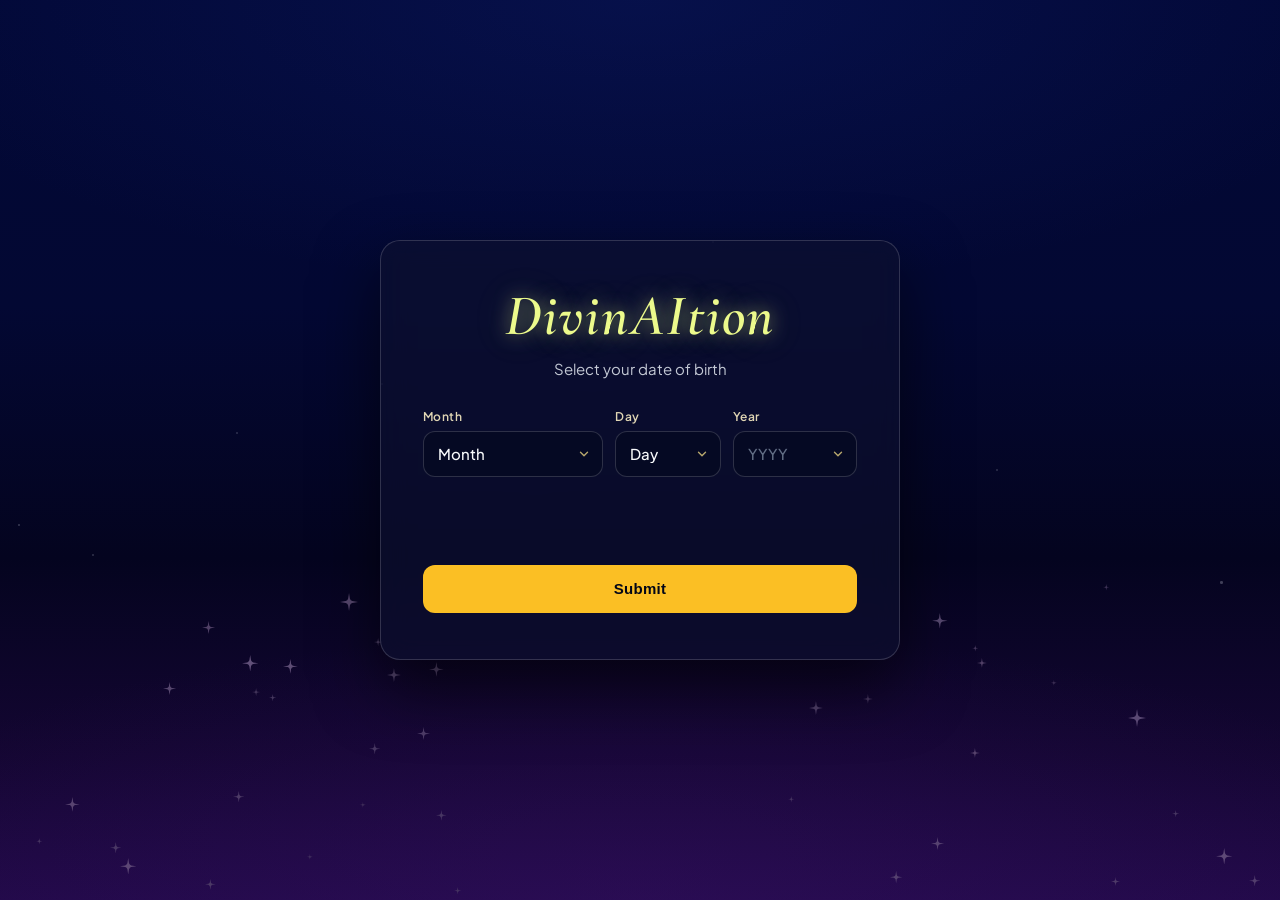
==== commit c49b0d38: "fix: fix curtain sequence and card spread in three card reading, change color of curtain to blue" ====
--- a/static/landing/index.html
+++ b/static/landing/index.html
@@ -10,7 +10,15 @@
   <link href="https://fonts.googleapis.com/css2?family=Cormorant+Garamond:ital,wght@0,600;1,600&family=Plus+Jakarta+Sans:wght@400;500;600;700&display=swap" rel="stylesheet" />
   <link rel="stylesheet" href="../css/style.css" />
   <link rel="stylesheet" href="./style.css" />
-  <style>.hidden { display: none !important; }</style>
+  <style>
+    .hidden { display: none !important; }
+    html.awaiting-render .index-shell { opacity: 0 !important; }
+  </style>
+  <script>
+    if (window.parent && window.parent !== window) {
+      document.documentElement.classList.add('awaiting-render');
+    }
+  </script>
 </head>
 <body class="index-page">
   <div id="starfieldMount"><!--__BACKGROUND_ANIMATION__--></div>
@@ -87,7 +95,7 @@
           <p id="dateError" class="date-error" role="alert"></p>
 
           <button type="submit" id="continueBtn" class="tarot-btn tarot-btn--primary index-submit-btn">
-            Reveal Constellation
+            Submit
           </button>
         </form>
       </div>
@@ -213,6 +221,7 @@
       const CARD_BACK_REL_PATH = 'images/miscellaneous/TarotCard_Back.png';
       const RAW_INJECTED_DATA = /*__TAROT_DATA__*/ null;
       let injectedCardBackUrl = '';
+      let cardBackRenderGen = 0;
 
       function injectStylesheetText(cssText) {
         if (
@@ -313,9 +322,11 @@
         }
         return [
           '../' + CARD_BACK_REL_PATH,
+          './' + CARD_BACK_REL_PATH,
           '/app/static/' + CARD_BACK_REL_PATH,
           '/static/' + CARD_BACK_REL_PATH,
           'static/' + CARD_BACK_REL_PATH,
+          '../../static/' + CARD_BACK_REL_PATH,
         ];
       }
 
@@ -334,6 +345,7 @@
       }
 
       function populateMiniCardBacks() {
+        const gen = ++cardBackRenderGen;
         const candidates = getCardBackCandidates();
         document.querySelectorAll('[data-mini-back]').forEach((el) => {
           const uid = el.getAttribute('data-mini-back');
@@ -342,6 +354,7 @@
           const img = el.querySelector('img');
           if (img) {
             img.addEventListener('error', () => {
+              if (gen !== cardBackRenderGen || !img.isConnected) return;
               idx += 1;
               if (idx < candidates.length) {
                 img.src = candidates[idx];
@@ -563,6 +576,50 @@
       let selectedCard = null;
       let animRaf = 0;
       let animTimers = [];
+      let appliedInitialViewKey = '';
+
+      function applySavedBirthdateAndOpenReadings(isoDate) {
+        if (!/^\d{4}-\d{2}-\d{2}$/.test(isoDate || '')) return false;
+        const parts = isoDate.split('-');
+        const y = Number(parts[0]);
+        const m = Number(parts[1]);
+        const d = Number(parts[2]);
+        if (!y || m < 1 || m > 12 || d < 1 || d > 31) return false;
+
+        birthMonthEl.value = String(m);
+        birthYearEl.value = String(y);
+        birthYearSelectEl.value = String(y);
+        syncDayOptions();
+        birthDayEl.value = String(d);
+        updateZodiacWhisper();
+
+        selectedBirthdate = isoDate;
+        selectedZodiac = calculateZodiac(m, d);
+
+        const niceDate = MONTH_NAMES[m] + ' ' + d + ', ' + y;
+        readingsIdentity.innerHTML =
+          '<span>' + niceDate + '</span>' +
+          '<span class="zodiac-whisper-sep" aria-hidden="true">&middot;</span>' +
+          '<span class="readings-identity-sign">' + createZodiacGlyphSvg(selectedZodiac, 15) + selectedZodiac + '</span>';
+
+        spreadCards.forEach((c) => {
+          c.classList.remove('is-selected');
+          c.setAttribute('aria-checked', 'false');
+        });
+        selectedCard = null;
+        readingMeaning.textContent = DEFAULT_MEANING;
+        submitReadingBtn.disabled = true;
+        submitReadingBtn.textContent = 'Begin Reading';
+        confirmationBox.classList.add('hidden');
+
+        clearAnimationState();
+        screenBirthdate.classList.add('hidden');
+        screenBirthdate.classList.remove('is-leaving', 'is-entering');
+        constellationStage.classList.add('hidden');
+        constellationStage.classList.remove('is-active', 'is-fading-out');
+        screenReadings.classList.remove('hidden', 'is-leaving', 'is-entering');
+        return true;
+      }
 
       function sendToStreamlit(type, data = {}) {
         if (window.parent && window.parent !== window) {
@@ -590,8 +647,20 @@
           injectedCardBackUrl = args.card_back_url;
           populateMiniCardBacks();
         }
+        if (args.initial_view === 'readings' && typeof args.saved_birthdate === 'string' && args.saved_birthdate) {
+          const viewKey = String(args.render_seq || '') + ':' + args.saved_birthdate;
+          if (appliedInitialViewKey !== viewKey) {
+            appliedInitialViewKey = viewKey;
+            applySavedBirthdateAndOpenReadings(args.saved_birthdate);
+          }
+        }
+        document.documentElement.classList.remove('awaiting-render');
         updateFrameHeight();
       });
+
+      setTimeout(() => {
+        document.documentElement.classList.remove('awaiting-render');
+      }, 450);
 
       ensureStylesheetLoaded();
       loadBackgroundAnimation();
--- a/static/css/style.css
+++ b/static/css/style.css
@@ -424,9 +424,17 @@
   box-shadow: 0 0 28px rgba(251, 191, 36, 0.5);
 }
 
+.tarot-card.is-rainbow-card .tarot-card-inner {
+  transition: transform 220ms cubic-bezier(0.22, 1, 0.36, 1), box-shadow 220ms ease;
+}
+
 .is-arc-hover .tarot-card-inner {
   outline: 2px solid rgba(252, 211, 77, 0.8);
   box-shadow: 0 0 26px rgba(251, 191, 36, 0.65);
+}
+
+.tarot-card.is-rainbow-card.is-arc-hover .tarot-card-inner {
+  transform: translate3d(0, -24px, 0) scale(1.12);
 }
 
 /* VFX Layers */
